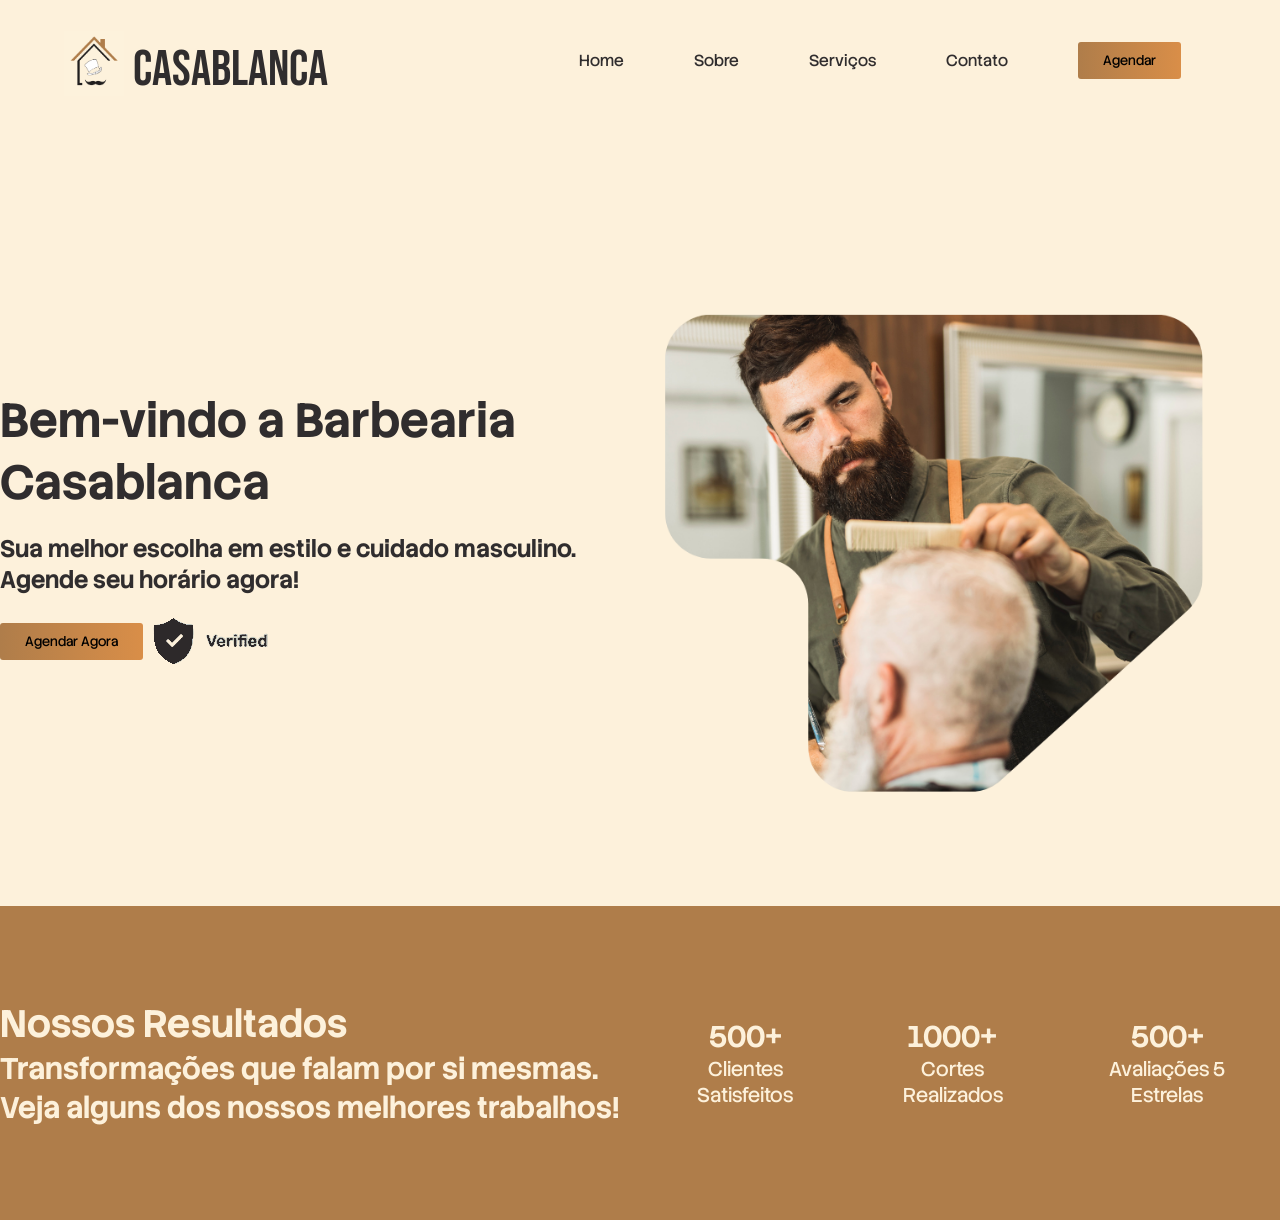
==== index.html @ 1f235ec3 "Initial Commit" ====
<!DOCTYPE html>
<html lang="pt-br">
<head>
    <meta charset="UTF-8">
    <meta name="viewport" content="width=device-width, initial-scale=1.0">
    <link rel="stylesheet" href="CSS/style.css">
    <title>Casablanca</title>
</head>
<body>
    <div class="background">
        <!-- header -->
        <header>
            <!-- container -->
            <div class="container">
            <nav>
                <div class="logo">
                <img src="IMG/logo-casablanca.png" alt="Logo Casablanca">
                    <a href="index.html"> Casablanca</a>
                </div>
                <ul class ='ul'>
                    <li><a href="#">Home</a></li>
                    <li><a href="#">Sobre</a></li>
                    <li><a href="#">Serviços</a></li>
                    <li><a href="#">Contato</a></li>
                    <li><a href="https://linktr.ee/BarbeariaCasablanca" target="_blank"><button class="btn-gradiente">Agendar</button></a></li>
                </ul>
                <div class="menu-icon">
                    <img src="IMG/menu.png" alt="Hamburguer Menu">
                </div>
                </nav>
            </div>
            <!-- fim container -->
            <header>
            <!-- fim header -->   
            <!-- main -->
            <main>
                <!-- container -->
              <div class="container">
                <!-- main text-->
                <div class="main-text">
                     <h1>Bem-vindo a Barbearia Casablanca</h1>
                     <h2>Sua melhor escolha em estilo e cuidado masculino. Agende seu horário agora!</h2>  
                     <div>
                        <button class="btn-gradiente">Agendar Agora</button>
                        <img src="IMG/verificado.png" alt="Verificado">
                     </div>
                </div>
                <!-- fim main text-->
                <!-- main img -->
                <div class="main-img">
                    <img src="IMG/background-home.png" alt="Barbeiro Fazendo Corte de Cabelo">
              </div>
                <!-- fim container -->
            </main>
            <!-- fim main -->
    </div>
    <!-- fim background -->
     <section class="resultados">
        <!-- container -->
         <div class="container">
            <!-- resultados text-->
            <div class="resultados-text">
                <h2>Nossos Resultados</h2>
                <h3>Transformações que falam por si mesmas. Veja alguns dos nossos melhores trabalhos!</h3>
            </div>
            <!-- fim resultados text-->
             <div class ="resultados-numeros">
                <p>
                    <span>500+</span> <br>
                    Clientes Satisfeitos
                </p>
                 <p>
                    <span>1000+</span> <br>
                    Cortes Realizados
                </p>
                 <p>
                    <span>500+</span> <br>
                    Avaliações 5 Estrelas
                </p>
     </section>
     <!-- fim resultados-->
    <script src="JS/main.js"></script>
</body>
</html>
---- CSS/style.css ----
@import url('https://fonts.googleapis.com/css2?family=Stack+Sans+Headline:wght@200..700&display=swap');
@import url('https://fonts.googleapis.com/css2?family=Bebas+Neue&family=Stack+Sans+Headline:wght@200..700&display=swap');

*{
    margin: 0;
    padding: 0;
    box-sizing: border-box;
    text-decoration: none;
    list-style: none;
}

body{

    font-family: 'Stack Sans Headline', sans-serif;

}
:root{
    --bege: #fdf1db;
    --cinza-escuro: #302d2e;
    --laranja-apagado: #af7d4a;
    --degrade-laranja: linear-gradient(90deg, #af7d4a 0%, #d98e48 100%);
}
.background{
    background: var(--bege);
}
/* classes reutilizavéis */
.container{
    max-width:1440px;
    padding: 0 5%;
    margin: 0 auto;
}
.btn-gradiente{
    padding: 10px 25px;
    color: var(white);
    border: none;
    cursor: pointer;
    background-image: var(--degrade-laranja);
    font-family: 'Stack Sans Headline', sans-serif;
    border-radius: 3px;
}

section{
    padding: 2.7rem 0;
}
/* Classes do site */
nav{
    display: flex;
    justify-content: space-between;
    align-items: center;
    padding: 20px 0;
}
.logo a{
    font-size: 50px;
    color: var(--cinza-escuro);
    font-family: 'Bebas Neue', sans-serif;

}

.logo img{
    width: 60px;
    height: auto;
    margin-right: 6px;
    transform: translateY(11px);

}
.ul{
    display: flex;
    align-items: center;
}

.ul li{
    margin: 0 35px;
    font-size: 16px;
}
.ul li a{
    color: var(--cinza-escuro);
}
/* main */
main .container{
    display: flex;
    align-items: center;
    justify-content: space-between;
    padding: 100px 0;
    margin-top: 30px;
}

.main-text{
    width: 50%;
    color: var(--cinza-escuro);
}
.main-text h1{
    font-size: 48px;
    margin-bottom: 20px;
}
.main-text div{
    display: flex;
    align-items: center;
    margin-top: 20px;
}
.main-img{
    width: 50%;
}
.main-img img{
    width: 100%;
}

/* menu icon */
.menu-icon{
    display: none;
    position: relative;
    z-index: 10;

}

/* resultados */
.resultados {

    background-color: var(--laranja-apagado);
}

.resultados .container{
    display: flex;
    align-items: center;
    justify-content: space-between;
    padding: 50px 0;
}

.resultados .resultados-text{
    color: var(--bege);
    font-size: 1.6rem;
    font-weight: 600;
    width: 50%;

}

.resultados .resultados-numeros{
    display: flex;
    align-items: center;
    justify-content: space-around;
    width: 50%;
    color: var(--bege);

}

.resultados .resultados-numeros p{
    text-align: center;
    margin: 0 30px;
    font-size: 20px;
}

.resultados .resultados-numeros p span{
    font-size: 30px;
    font-weight: 600;
}

/* responsivo */
@media (max-width: 1052px){
    .menu-icon{
    display: block;
}
    .ul{
        display: flex;
        position: fixed;
        top: 0;
        width: 100%;
        height: 100%;
        left: 100%;
        transition: 0.5s;
        background: var(--bege);
        flex-direction: column;
        justify-content: center;
    }
    .ul li{
        margin: 20px 0;
        font-size: 20px;
    }
    .ul.ativo{
        left: 0;
    }
    main .container{
        flex-direction: column;
        text-align: center;
    }
    main .container .main-img,
    main .container .main-text{
        width: 100%;
        text-align: center;
    }
    main .container .main-text h1{
        font-size: 4rem;
    }
    main .container .main-text div{
        justify-content: center;
    }
    .resultados .container{
        flex-direction: column;
        text-align: center;
    }
    .resultados .resultados-text,
    .resultados .resultados-numeros{
        width: 100%;
        text-align: center;
    }
    .resultados-numeros{
        margin-top: 30px;
    }
    @media (max-width: 440px){
        .resultados .resultados-numeros{
            flex-direction: column;
        }
    }
}
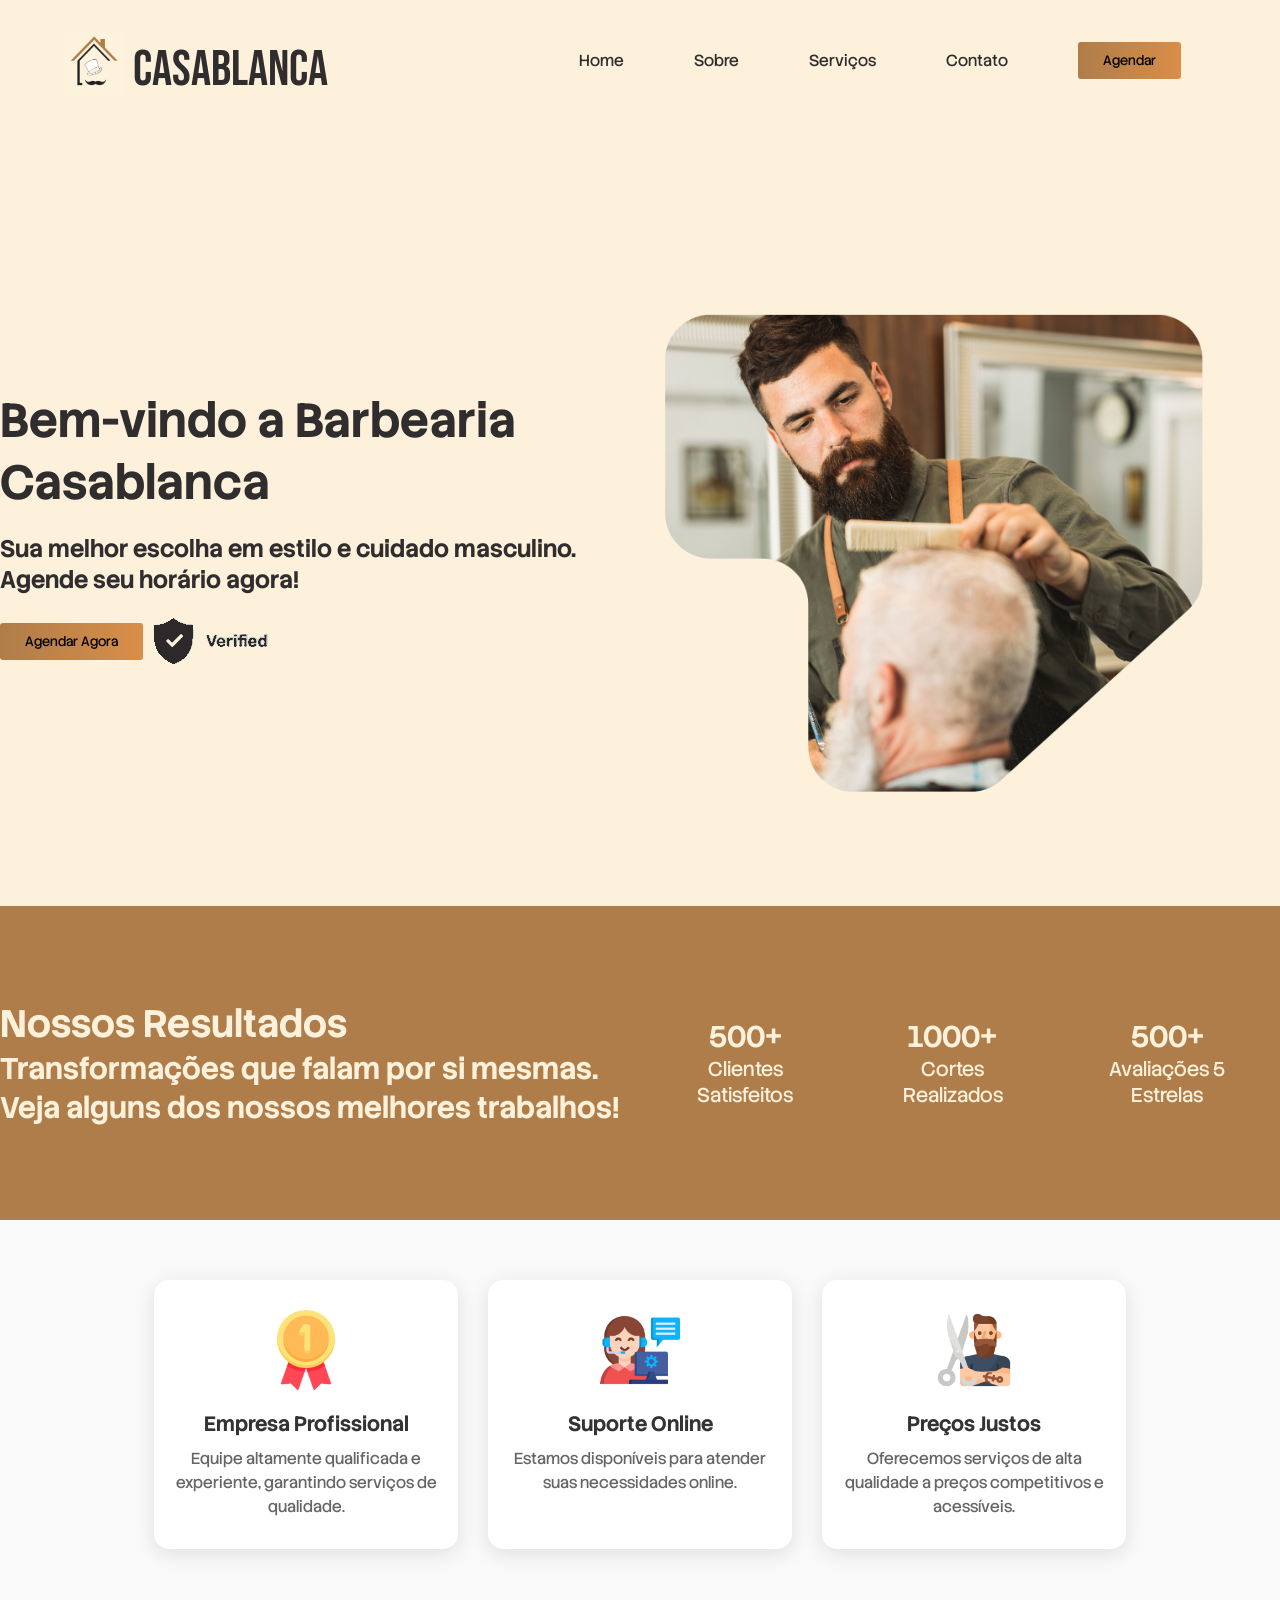
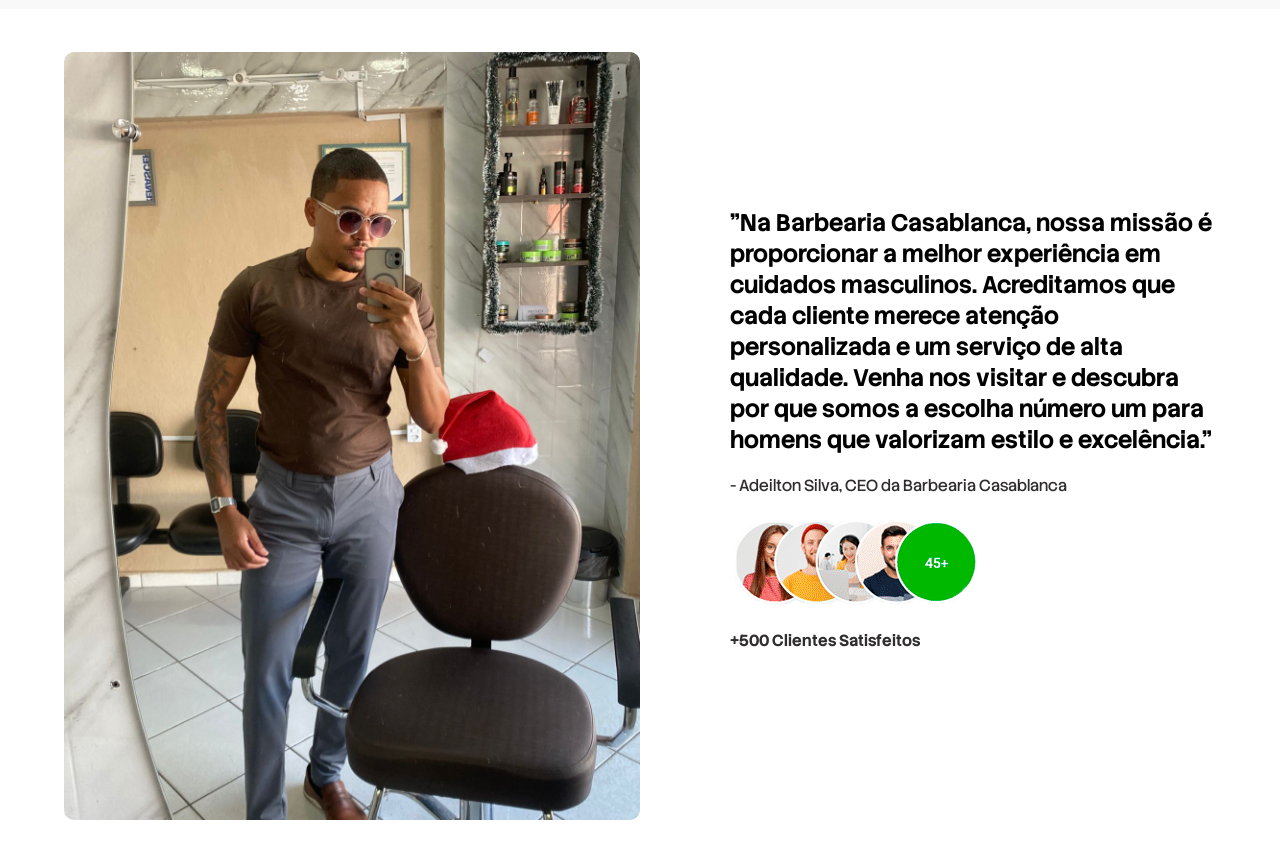
==== commit 2f6308ad: "Criação da Seção CEO e Cards" ====
--- a/index.html
+++ b/index.html
@@ -41,7 +41,7 @@
                      <h1>Bem-vindo a Barbearia Casablanca</h1>
                      <h2>Sua melhor escolha em estilo e cuidado masculino. Agende seu horário agora!</h2>  
                      <div>
-                        <button class="btn-gradiente">Agendar Agora</button>
+                       <li><a href="https://linktr.ee/BarbeariaCasablanca" target="_blank"><button class="btn-gradiente">Agendar Agora</button></a></li>
                         <img src="IMG/verificado.png" alt="Verificado">
                      </div>
                 </div>
@@ -77,8 +77,51 @@
                     <span>500+</span> <br>
                     Avaliações 5 Estrelas
                 </p>
+
      </section>
      <!-- fim resultados-->
+      <!-- section cards -->
+      <section class="cards">
+        <div class="container">
+        <div class="card">
+            <img src="IMG/medal.png" alt="Medalha">
+            <h3 class="titulo">Empresa Profissional</h3>
+            <p class="descricao">Equipe altamente qualificada e experiente, garantindo serviços de qualidade.</p>
+        </div>
+         <div class="card">
+            <img src="IMG/technical-support.png" alt="Suporte Técnico">
+            <h3 class="titulo"> Suporte Online</h3>
+            <p class="descricao">Estamos disponíveis para atender suas necessidades online.</p>
+        </div>
+         <div class="card">
+            <img src="IMG/barber.png" alt="Icone Barbeiro">
+            <h3 class="titulo"> Preços Justos</h3>
+            <p class="descricao">Oferecemos serviços de alta qualidade a preços competitivos e acessíveis.</p>
+        </div>
+        </div>
+      </section>
+        <!-- fim section cards -->
+        
+        <!-- section CEO -->
+        <section class="CEO">
+            <div class="container">
+                <div class="CEO-img">
+                    <img src="IMG/CEO.jpg" alt="CEO da Barbearia Casablanca">
+                </div>
+                <div class="CEO-text">
+                <h2>"Na Barbearia Casablanca, nossa missão é proporcionar a melhor experiência em cuidados masculinos. Acreditamos que cada cliente merece atenção personalizada e um serviço de alta qualidade. Venha nos visitar e descubra por que somos a escolha número um para homens que valorizam estilo e excelência."</h3>
+                <p>- Adeilton Silva, CEO da Barbearia Casablanca</p>
+                <img src="IMG/user-happy.png" alt="Clientes Felizes">
+                <p>
+                    <b>
+                        +500 Clientes Satisfeitos
+                    </b>
+                </p>
+            </div>
+            </div>
+            
+        </section>
+        <!-- fim section CEO -->
     <script src="JS/main.js"></script>
 </body>
 </html>
--- a/CSS/style.css
+++ b/CSS/style.css
@@ -153,10 +153,86 @@
     font-weight: 600;
 }
 
+/*section cards */
+.cards {
+  background-color: #f9f9f9; /* cor de fundo suave */
+  padding: 60px 0;
+}
+
+.cards .container {
+  display: flex;
+  justify-content: center;
+  align-items: stretch;
+  gap: 30px;
+  flex-wrap: wrap;
+  max-width: 1100px;
+  margin: 0 auto;
+}
+
+.card {
+  background: #fff;
+  border-radius: 15px;
+  box-shadow: 0 5px 20px rgba(0, 0, 0, 0.1);
+  text-align: center;
+  padding: 30px 20px;
+  flex: 1 1 300px; /* tamanho flexível */
+  transition: transform 0.3s ease, box-shadow 0.3s ease;
+}
+
+.card:hover {
+  transform: translateY(-8px);
+  box-shadow: 0 10px 25px rgba(0, 0, 0, 0.15);
+}
+
+.card img {
+  width: 80px;
+  margin-bottom: 15px;
+}
+
+.card .titulo {
+  font-size: 1.3rem;
+  color: #333;
+  margin-bottom: 10px;
+}
+
+.card .descricao {
+  font-size: 1rem;
+  color: #666;
+  line-height: 1.5;
+}
+/*section cards */
+
+/* section CEO */
+.CEO .container{
+    display: flex;
+    align-items: center;
+}
+.CEO .CEO-img{
+    width: 50%;
+}
+.CEO .CEO-img img{
+    width: 100%;
+    border-radius: 10px;
+}
+.CEO .CEO-text{
+    width: 50%;
+    padding-left: 90px;
+    
+}
+.CEO .CEO-text h2{
+    font-size: 1.5rem;
+}
+.CEO .CEO-text p{
+    margin: 20px 0;
+    color: var(--cinza-escuro);
+}
+
 /* responsivo */
 @media (max-width: 1052px){
     .menu-icon{
     display: block;
+    align-items: center;
+    margin-top: 19px;
 }
     .ul{
         display: flex;
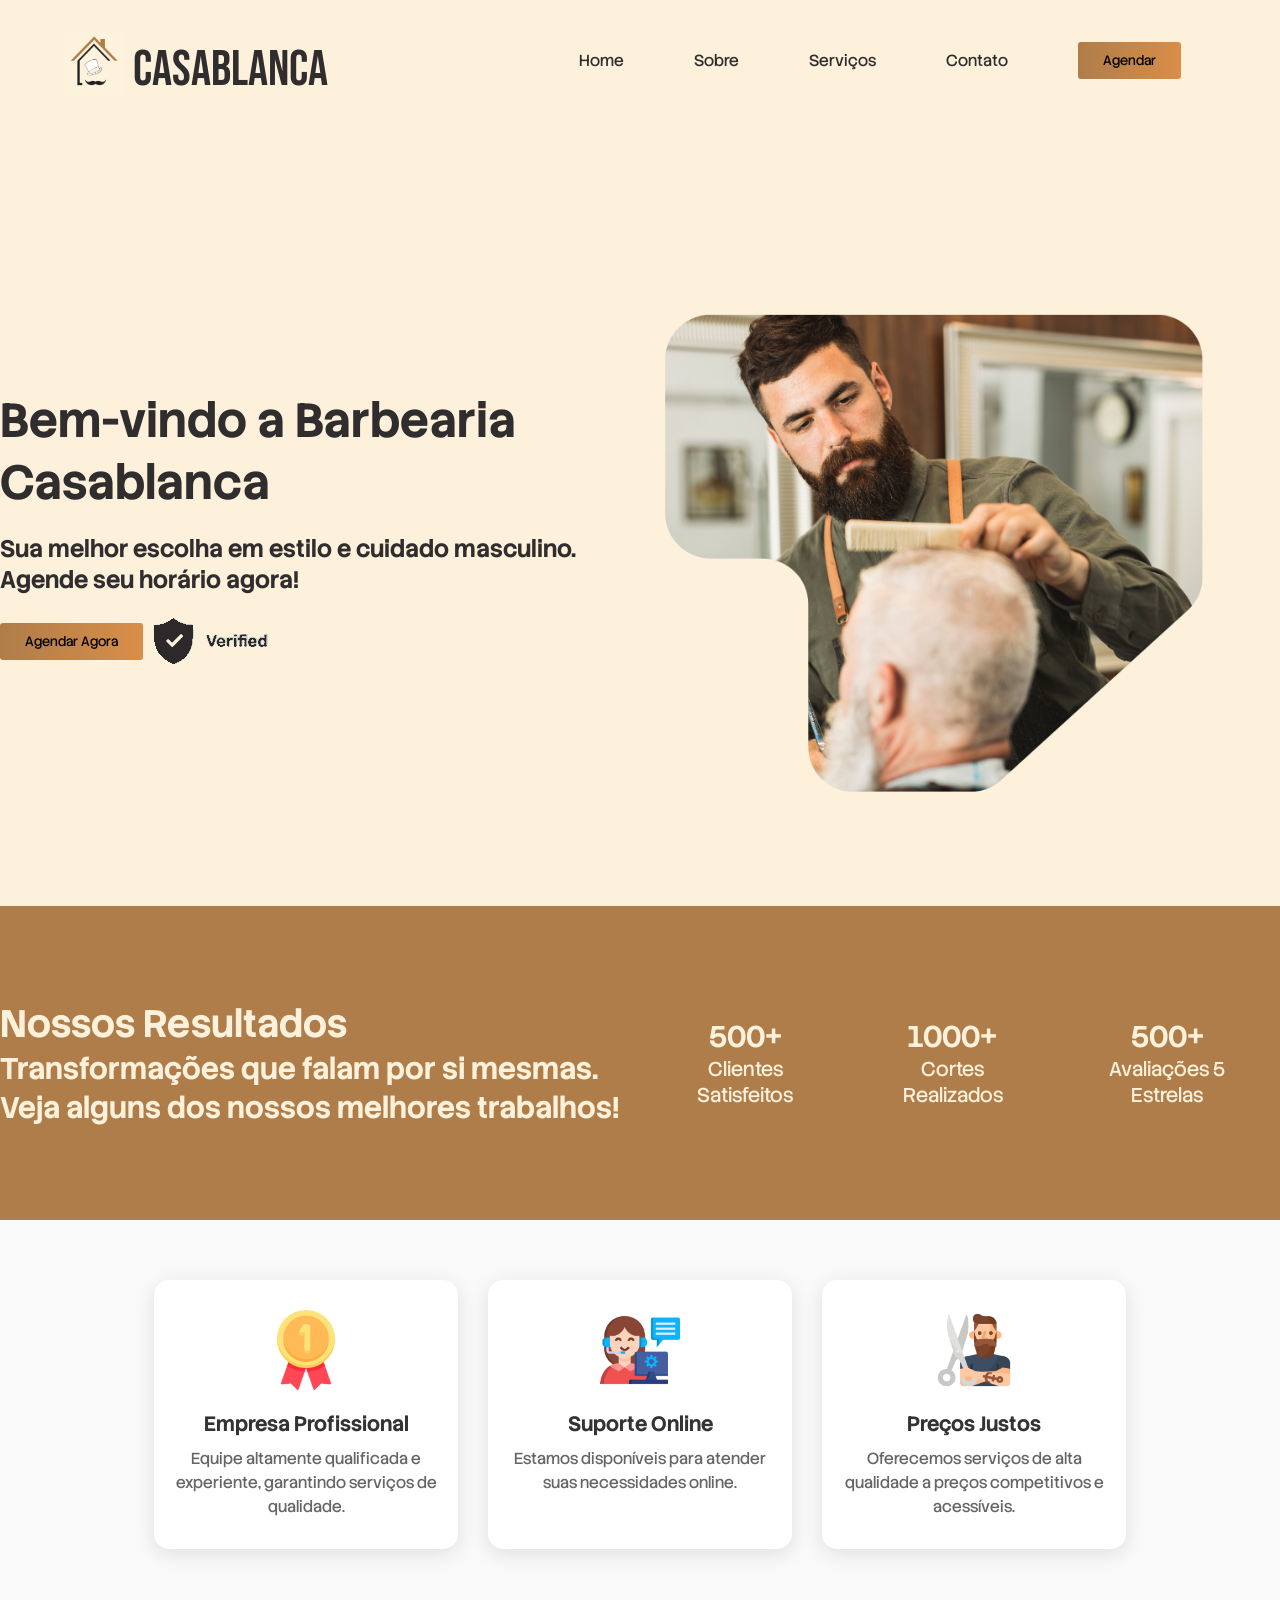
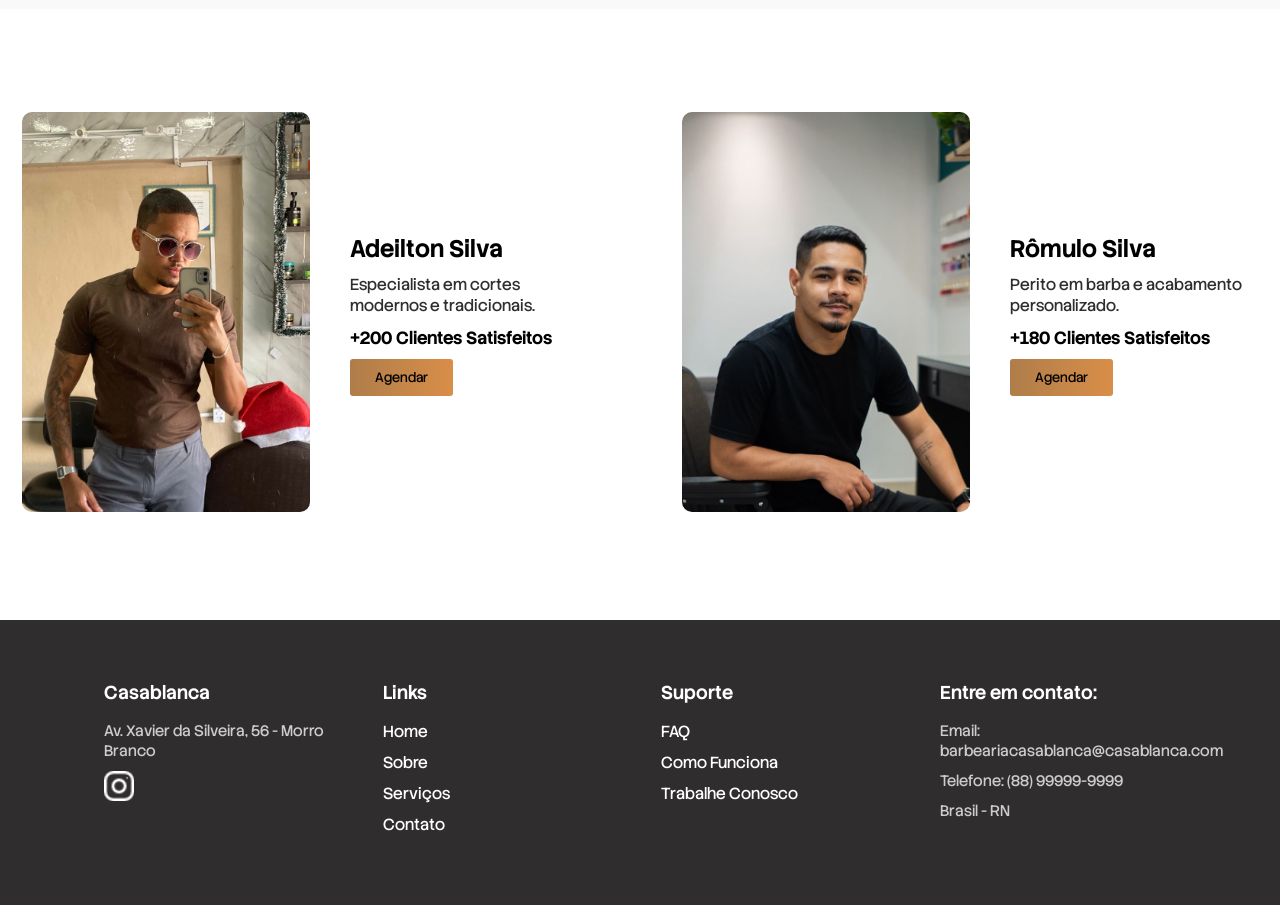
==== commit 1a37a0c2: "Seção Footer e Seção dos Barbeiros" ====
--- a/index.html
+++ b/index.html
@@ -30,7 +30,7 @@
                 </nav>
             </div>
             <!-- fim container -->
-            <header>
+        </header>
             <!-- fim header -->   
             <!-- main -->
             <main>
@@ -102,26 +102,85 @@
       </section>
         <!-- fim section cards -->
         
-        <!-- section CEO -->
-        <section class="CEO">
-            <div class="container">
-                <div class="CEO-img">
-                    <img src="IMG/CEO.jpg" alt="CEO da Barbearia Casablanca">
-                </div>
-                <div class="CEO-text">
-                <h2>"Na Barbearia Casablanca, nossa missão é proporcionar a melhor experiência em cuidados masculinos. Acreditamos que cada cliente merece atenção personalizada e um serviço de alta qualidade. Venha nos visitar e descubra por que somos a escolha número um para homens que valorizam estilo e excelência."</h3>
-                <p>- Adeilton Silva, CEO da Barbearia Casablanca</p>
-                <img src="IMG/user-happy.png" alt="Clientes Felizes">
-                <p>
-                    <b>
-                        +500 Clientes Satisfeitos
-                    </b>
-                </p>
+<!-- section Nossos Barbeiros -->
+<section class="barbeiros">
+    <div class="container">
+        <div class="barbeiro">
+            <div class="barbeiro-img">
+                <img src="IMG/CEO.jpg" alt="Barbeiro Adeilton Silva">
             </div>
+            <div class="barbeiro-text">
+                <h2>Adeilton Silva</h2>
+                <p>Especialista em cortes modernos e tradicionais.</p>
+                <p><b>+200 Clientes Satisfeitos</b></p>
+                <li><a href="https://api.whatsapp.com/send/?phone=5584987912547&text=Ol%C3%A1%2C+quero+agendar+um+hor%C3%A1rio.&type=phone_number&app_absent=0" target="_blank"><button class="btn-gradiente">Agendar</button></a></li>
+
             </div>
-            
-        </section>
-        <!-- fim section CEO -->
+        </div>
+
+        <div class="barbeiro">
+            <div class="barbeiro-img">
+                <img src="IMG/Barbeiro2.jpg" alt="Barbeiro Rômulo Silva">
+            </div>
+            <div class="barbeiro-text">
+                <h2>Rômulo Silva</h2>
+                <p>Perito em barba e acabamento personalizado.</p>
+                <p><b>+180 Clientes Satisfeitos</b></p>
+                <li><a href="https://api.whatsapp.com/send/?phone=5584981747425&text=Ol%C3%A1%2C+quero+agendar+um+hor%C3%A1rio.&type=phone_number&app_absent=0" target="_blank"><button class="btn-gradiente">Agendar</button></a></li>
+
+            </div>
+        </div>
+    </div>
+</section>
+<!-- fim section Nossos Barbeiros -->
+
+    <footer>
+  <div class="container">
+    <!-- Coluna 1 -->
+    <div class="footer-col">
+      <h3>Casablanca</h3>
+      <p>Av. Xavier da Silveira, 56 - Morro Branco</p>
+      <div class="redes-sociais">
+        <a href="https://www.instagram.com/__barbeariacasablanca/" target="_blank" aria-label="Instagram">
+          <img src="IMG/instagram.png" alt="Ícone do Instagram">
+        </a>
+      </div>
+    </div>
+
+    <!-- Coluna 2 -->
+    <div class="footer-col">
+      <h3>Links</h3>
+      <ul>
+        <li><a href="#">Home</a></li>
+        <li><a href="#">Sobre</a></li>
+        <li><a href="#">Serviços</a></li>
+        <li><a href="#">Contato</a></li>
+      </ul>
+    </div>
+
+    <!-- Coluna 3 -->
+    <div class="footer-col">
+      <h3>Suporte</h3>
+      <ul>
+        <li><a href="#">FAQ</a></li>
+        <li><a href="#">Como Funciona</a></li>
+        <li><a href="#">Trabalhe Conosco</a></li>
+      </ul>
+    </div>
+
+    <!-- Coluna 4 -->
+    <div class="footer-col">
+      <h3>Entre em contato:</h3>
+      <ul>
+        <li><p>Email: barbeariacasablanca@casablanca.com</p></li>
+        <li><p>Telefone: (88) 99999-9999</p></li>
+        <li><p>Brasil - RN</p></li>
+      </ul>
+    </div>
+  </div>
+</footer>
+
+
     <script src="JS/main.js"></script>
 </body>
 </html>
--- a/CSS/style.css
+++ b/CSS/style.css
@@ -202,31 +202,115 @@
 }
 /*section cards */
 
-/* section CEO */
-.CEO .container{
-    display: flex;
-    align-items: center;
-}
-.CEO .CEO-img{
-    width: 50%;
-}
-.CEO .CEO-img img{
+/* section Barbeiros */
+.barbeiros .container {
+    display: flex;
+    align-items: center;
+    justify-content: space-around;
+    flex-wrap: wrap;
+    gap: 40px;
+    padding: 60px 0;
+}
+
+.barbeiro {
+    display: flex;
+    align-items: center;
+    width: 45%;
+}
+
+.barbeiro-img {
+    width: 50%;
+}
+
+.barbeiro-img img {
     width: 100%;
     border-radius: 10px;
-}
-.CEO .CEO-text{
-    width: 50%;
-    padding-left: 90px;
-    
-}
-.CEO .CEO-text h2{
+    transition: transform 0.3s ease;
+    height: 400px; /* 🔹 altura fixa */
+    object-fit: cover; /* 🔹 recorta proporcionalmente a imagem */
+}
+
+.barbeiro-img img:hover {
+    transform: scale(1.05);
+}
+
+.barbeiro-text {
+    width: 50%;
+    padding-left: 40px;
+}
+
+.barbeiro-text h2 {
     font-size: 1.5rem;
-}
-.CEO .CEO-text p{
-    margin: 20px 0;
+    margin-bottom: 10px;
+}
+
+.barbeiro-text p {
+    margin: 10px 0;
     color: var(--cinza-escuro);
 }
 
+.barbeiro-text p b {
+    color: black;
+    font-size: 1.1rem;
+}
+   /* footer */
+footer {
+  background-color: var(--cinza-escuro);
+  color: white;
+  padding: 60px 0;
+}
+
+footer .container {
+  display: flex;
+  justify-content: space-between;
+  flex-wrap: wrap;
+  gap: 30px;
+  max-width: 1200px;
+  margin: 0 auto;
+}
+
+footer .footer-col {
+  width: 22%;
+  min-width: 220px;
+}
+
+footer h3 {
+  margin-bottom: 16px;
+  font-weight: 600;
+}
+
+footer p {
+  color: #ccc;
+  margin-bottom: 10px;
+  font-size: 0.95rem;
+}
+
+footer ul {
+  list-style: none;
+}
+
+footer li {
+  margin-bottom: 10px;
+}
+
+footer a {
+  color: white;
+  transition: 0.3s;
+}
+
+footer a:hover {
+  color: var(--laranja-apagado);
+}
+
+footer .redes-sociais img {
+  width: 30px;
+  margin-right: 10px;
+  transition: transform 0.3s;
+}
+
+footer .redes-sociais img:hover {
+  transform: scale(1.1);
+}
 /* responsivo */
 @media (max-width: 1052px){
     .menu-icon{
@@ -280,7 +364,46 @@
     .resultados-numeros{
         margin-top: 30px;
     }
-    @media (max-width: 440px){
+   @media (max-width: 768px) {
+    .barbeiros .container {
+        flex-direction: column;
+        align-items: center;
+    }
+
+    .barbeiro {
+        flex-direction: column;
+        width: 100%;
+        text-align: center;
+    }
+
+    .barbeiro-img,
+    .barbeiro-text {
+        width: 100%;
+        padding: 0;
+        margin-bottom: 20px;
+        height: 400px; 
+    object-fit: cover; 
+
+    }
+
+    .barbeiro-text h2 {
+        font-size: 1.3rem;
+    }
+
+    .barbeiro-text p {
+        font-size: 0.95rem;
+    }
+
+    footer .container {
+    flex-direction: column;
+    text-align: center;
+  }
+  footer .footer-col {
+    width: 100%;
+  }
+  }
+
+ @media (max-width: 440px){
         .resultados .resultados-numeros{
             flex-direction: column;
         }
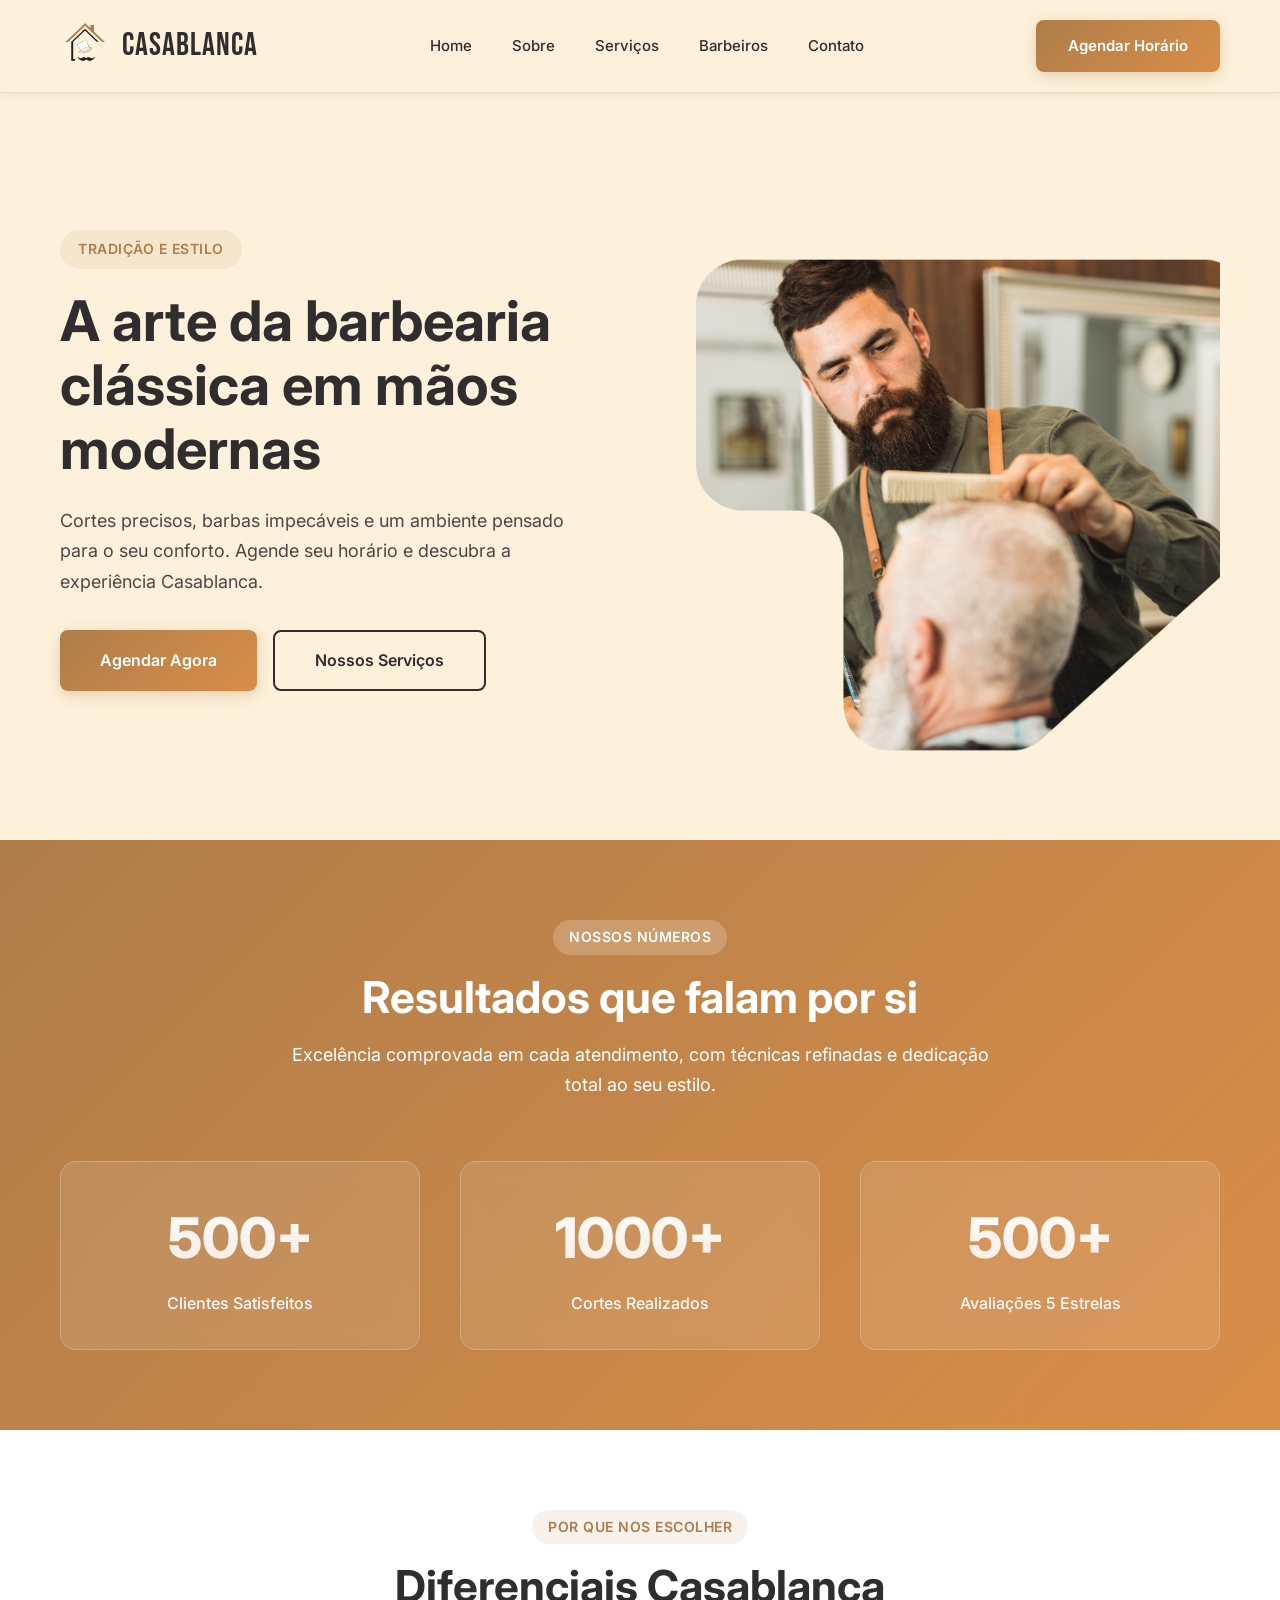
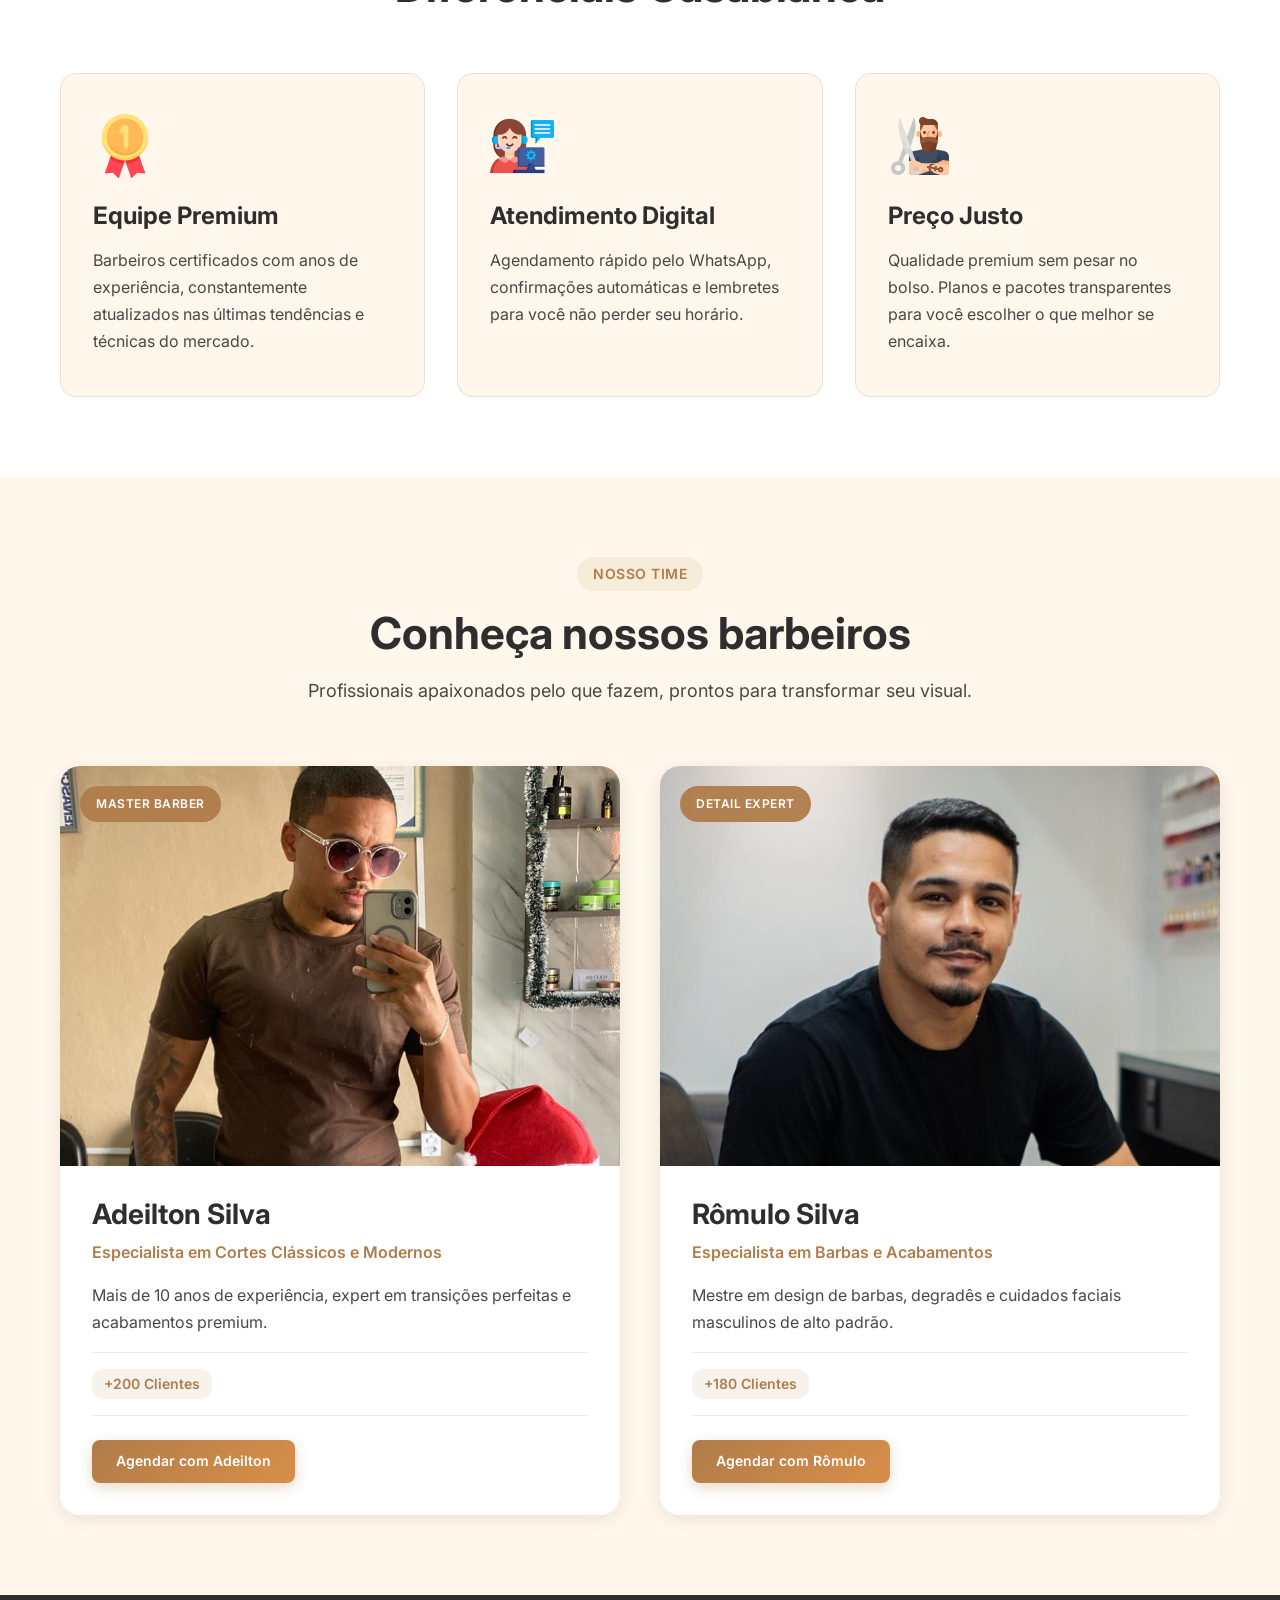
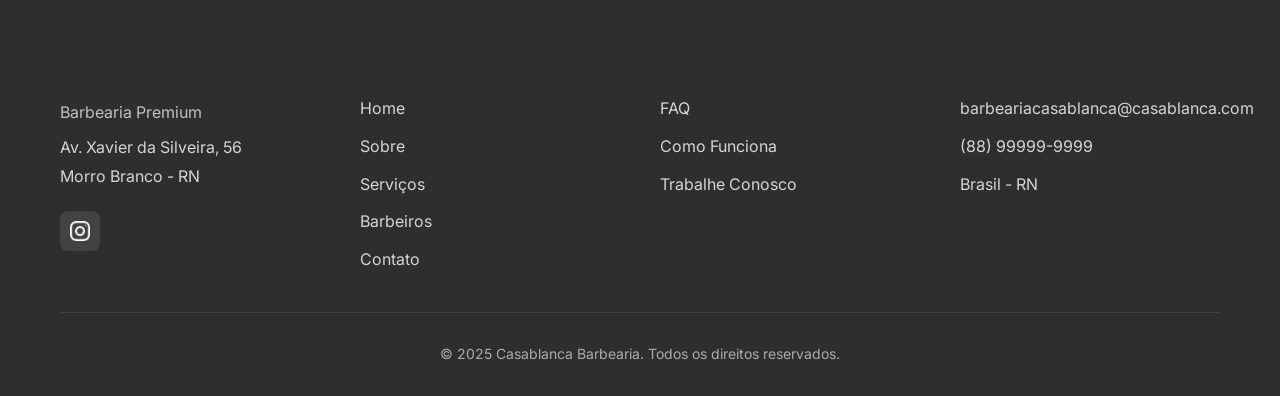
==== commit df8821c9: "Final commit message" ====
--- a/index.html
+++ b/index.html
@@ -4,182 +4,220 @@
     <meta charset="UTF-8">
     <meta name="viewport" content="width=device-width, initial-scale=1.0">
     <link rel="stylesheet" href="CSS/style.css">
-    <title>Casablanca</title>
+    <title>Casablanca - Barbearia Premium</title>
 </head>
 <body>
-    <div class="background">
-        <!-- header -->
-        <header>
-            <!-- container -->
-            <div class="container">
-            <nav>
-                <div class="logo">
-                <img src="IMG/logo-casablanca.png" alt="Logo Casablanca">
-                    <a href="index.html"> Casablanca</a>
-                </div>
-                <ul class ='ul'>
-                    <li><a href="#">Home</a></li>
-                    <li><a href="#">Sobre</a></li>
-                    <li><a href="#">Serviços</a></li>
-                    <li><a href="#">Contato</a></li>
-                    <li><a href="https://linktr.ee/BarbeariaCasablanca" target="_blank"><button class="btn-gradiente">Agendar</button></a></li>
+    <!-- Header -->
+    <header class="header">
+        <div class="container">
+            <nav class="nav">
+                <div class="nav__logo">
+                    <img src="IMG/logo-casablanca.png" alt="Logo Casablanca" class="nav__logo-img">
+                    <a href="#home" class="nav__logo-text">Casablanca</a>
+                </div>
+                
+                <ul class="nav__menu">
+                    <li><a href="#home" class="nav__link">Home</a></li>
+                    <li><a href="#sobre" class="nav__link">Sobre</a></li>
+                    <li><a href="#servicos" class="nav__link">Serviços</a></li>
+                    <li><a href="#barbeiros" class="nav__link">Barbeiros</a></li>
+                    <li><a href="#contato" class="nav__link">Contato</a></li>
                 </ul>
-                <div class="menu-icon">
-                    <img src="IMG/menu.png" alt="Hamburguer Menu">
-                </div>
-                </nav>
-            </div>
-            <!-- fim container -->
-        </header>
-            <!-- fim header -->   
-            <!-- main -->
-            <main>
-                <!-- container -->
-              <div class="container">
-                <!-- main text-->
-                <div class="main-text">
-                     <h1>Bem-vindo a Barbearia Casablanca</h1>
-                     <h2>Sua melhor escolha em estilo e cuidado masculino. Agende seu horário agora!</h2>  
-                     <div>
-                       <li><a href="https://linktr.ee/BarbeariaCasablanca" target="_blank"><button class="btn-gradiente">Agendar Agora</button></a></li>
-                        <img src="IMG/verificado.png" alt="Verificado">
-                     </div>
-                </div>
-                <!-- fim main text-->
-                <!-- main img -->
-                <div class="main-img">
-                    <img src="IMG/background-home.png" alt="Barbeiro Fazendo Corte de Cabelo">
-              </div>
-                <!-- fim container -->
-            </main>
-            <!-- fim main -->
-    </div>
-    <!-- fim background -->
-     <section class="resultados">
-        <!-- container -->
-         <div class="container">
-            <!-- resultados text-->
-            <div class="resultados-text">
-                <h2>Nossos Resultados</h2>
-                <h3>Transformações que falam por si mesmas. Veja alguns dos nossos melhores trabalhos!</h3>
-            </div>
-            <!-- fim resultados text-->
-             <div class ="resultados-numeros">
-                <p>
-                    <span>500+</span> <br>
-                    Clientes Satisfeitos
-                </p>
-                 <p>
-                    <span>1000+</span> <br>
-                    Cortes Realizados
-                </p>
-                 <p>
-                    <span>500+</span> <br>
-                    Avaliações 5 Estrelas
-                </p>
-
-     </section>
-     <!-- fim resultados-->
-      <!-- section cards -->
-      <section class="cards">
-        <div class="container">
-        <div class="card">
-            <img src="IMG/medal.png" alt="Medalha">
-            <h3 class="titulo">Empresa Profissional</h3>
-            <p class="descricao">Equipe altamente qualificada e experiente, garantindo serviços de qualidade.</p>
-        </div>
-         <div class="card">
-            <img src="IMG/technical-support.png" alt="Suporte Técnico">
-            <h3 class="titulo"> Suporte Online</h3>
-            <p class="descricao">Estamos disponíveis para atender suas necessidades online.</p>
-        </div>
-         <div class="card">
-            <img src="IMG/barber.png" alt="Icone Barbeiro">
-            <h3 class="titulo"> Preços Justos</h3>
-            <p class="descricao">Oferecemos serviços de alta qualidade a preços competitivos e acessíveis.</p>
-        </div>
-        </div>
-      </section>
-        <!-- fim section cards -->
-        
-<!-- section Nossos Barbeiros -->
-<section class="barbeiros">
-    <div class="container">
-        <div class="barbeiro">
-            <div class="barbeiro-img">
-                <img src="IMG/CEO.jpg" alt="Barbeiro Adeilton Silva">
-            </div>
-            <div class="barbeiro-text">
-                <h2>Adeilton Silva</h2>
-                <p>Especialista em cortes modernos e tradicionais.</p>
-                <p><b>+200 Clientes Satisfeitos</b></p>
-                <li><a href="https://api.whatsapp.com/send/?phone=5584987912547&text=Ol%C3%A1%2C+quero+agendar+um+hor%C3%A1rio.&type=phone_number&app_absent=0" target="_blank"><button class="btn-gradiente">Agendar</button></a></li>
-
-            </div>
-        </div>
-
-        <div class="barbeiro">
-            <div class="barbeiro-img">
-                <img src="IMG/Barbeiro2.jpg" alt="Barbeiro Rômulo Silva">
-            </div>
-            <div class="barbeiro-text">
-                <h2>Rômulo Silva</h2>
-                <p>Perito em barba e acabamento personalizado.</p>
-                <p><b>+180 Clientes Satisfeitos</b></p>
-                <li><a href="https://api.whatsapp.com/send/?phone=5584981747425&text=Ol%C3%A1%2C+quero+agendar+um+hor%C3%A1rio.&type=phone_number&app_absent=0" target="_blank"><button class="btn-gradiente">Agendar</button></a></li>
-
-            </div>
-        </div>
-    </div>
-</section>
-<!-- fim section Nossos Barbeiros -->
-
-    <footer>
-  <div class="container">
-    <!-- Coluna 1 -->
-    <div class="footer-col">
-      <h3>Casablanca</h3>
-      <p>Av. Xavier da Silveira, 56 - Morro Branco</p>
-      <div class="redes-sociais">
-        <a href="https://www.instagram.com/__barbeariacasablanca/" target="_blank" aria-label="Instagram">
-          <img src="IMG/instagram.png" alt="Ícone do Instagram">
-        </a>
-      </div>
-    </div>
-
-    <!-- Coluna 2 -->
-    <div class="footer-col">
-      <h3>Links</h3>
-      <ul>
-        <li><a href="#">Home</a></li>
-        <li><a href="#">Sobre</a></li>
-        <li><a href="#">Serviços</a></li>
-        <li><a href="#">Contato</a></li>
-      </ul>
-    </div>
-
-    <!-- Coluna 3 -->
-    <div class="footer-col">
-      <h3>Suporte</h3>
-      <ul>
-        <li><a href="#">FAQ</a></li>
-        <li><a href="#">Como Funciona</a></li>
-        <li><a href="#">Trabalhe Conosco</a></li>
-      </ul>
-    </div>
-
-    <!-- Coluna 4 -->
-    <div class="footer-col">
-      <h3>Entre em contato:</h3>
-      <ul>
-        <li><p>Email: barbeariacasablanca@casablanca.com</p></li>
-        <li><p>Telefone: (88) 99999-9999</p></li>
-        <li><p>Brasil - RN</p></li>
-      </ul>
-    </div>
-  </div>
-</footer>
-
+
+                <div class="nav__actions">
+                    <a href="agendar.html" class="btn btn--primary">Agendar Horário</a>
+                    <button class="nav__toggle" aria-label="Abrir menu">
+                        <span></span>
+                        <span></span>
+                        <span></span>
+                    </button>
+                </div>
+            </nav>
+        </div>
+    </header>
+
+    <!-- Hero Section -->
+    <section class="hero" id="home">
+        <div class="container">
+            <div class="hero__content">
+                <div class="hero__text">
+                    <span class="hero__badge">Tradição e Estilo</span>
+                    <h1 class="hero__title">A arte da barbearia clássica em mãos modernas</h1>
+                    <p class="hero__description">Cortes precisos, barbas impecáveis e um ambiente pensado para o seu conforto. Agende seu horário e descubra a experiência Casablanca.</p>
+                    
+                    <div class="hero__cta">
+                        <a href="agendar.html" class="btn btn--primary btn--large">Agendar Agora</a>
+                        <a href="#servicos" class="btn btn--secondary btn--large">Nossos Serviços</a>
+                    </div>
+
+                    <div class="hero__trust">
+                    </div>
+                </div>
+
+                <div class="hero__image">
+                    <div class="hero__image-wrapper">
+                        <img src="IMG/background-home.png" alt="Barbeiro Profissional" class="hero__img">
+                    </div>
+                </div>
+            </div>
+        </div>
+    </section>
+
+    <!-- Stats Section -->
+    <section class="stats" id="sobre">
+        <div class="container">
+            <div class="stats__header">
+                <span class="section__label">Nossos Números</span>
+                <h2 class="section__title">Resultados que falam por si</h2>
+                <p class="section__description">Excelência comprovada em cada atendimento, com técnicas refinadas e dedicação total ao seu estilo.</p>
+            </div>
+
+            <div class="stats__grid">
+                <div class="stat">
+                    <div class="stat__number">500+</div>
+                    <div class="stat__label">Clientes Satisfeitos</div>
+                </div>
+                <div class="stat">
+                    <div class="stat__number">1000+</div>
+                    <div class="stat__label">Cortes Realizados</div>
+                </div>
+                <div class="stat">
+                    <div class="stat__number">500+</div>
+                    <div class="stat__label">Avaliações 5 Estrelas</div>
+                </div>
+            </div>
+        </div>
+    </section>
+
+    <!-- Services Section -->
+    <section class="services" id="servicos">
+        <div class="container">
+            <div class="services__header">
+                <span class="section__label">Por que nos escolher</span>
+                <h2 class="section__title">Diferenciais Casablanca</h2>
+            </div>
+
+            <div class="services__grid">
+                <div class="service-card">
+                    <div class="service-card__icon">
+                        <img src="IMG/medal.png" alt="Medalha">
+                    </div>
+                    <h3 class="service-card__title">Equipe Premium</h3>
+                    <p class="service-card__description">Barbeiros certificados com anos de experiência, constantemente atualizados nas últimas tendências e técnicas do mercado.</p>
+                </div>
+
+                <div class="service-card">
+                    <div class="service-card__icon">
+                        <img src="IMG/technical-support.png" alt="Suporte">
+                    </div>
+                    <h3 class="service-card__title">Atendimento Digital</h3>
+                    <p class="service-card__description">Agendamento rápido pelo WhatsApp, confirmações automáticas e lembretes para você não perder seu horário.</p>
+                </div>
+
+                <div class="service-card">
+                    <div class="service-card__icon">
+                        <img src="IMG/barber.png" alt="Barbeiro">
+                    </div>
+                    <h3 class="service-card__title">Preço Justo</h3>
+                    <p class="service-card__description">Qualidade premium sem pesar no bolso. Planos e pacotes transparentes para você escolher o que melhor se encaixa.</p>
+                </div>
+            </div>
+        </div>
+    </section>
+
+    <!-- Barbers Section -->
+    <section class="barbers" id="barbeiros">
+        <div class="container">
+            <div class="barbers__header">
+                <span class="section__label">Nosso Time</span>
+                <h2 class="section__title">Conheça nossos barbeiros</h2>
+                <p class="section__description">Profissionais apaixonados pelo que fazem, prontos para transformar seu visual.</p>
+            </div>
+
+            <div class="barbers__grid">
+                <div class="barber-card">
+                    <div class="barber-card__image">
+                        <img src="IMG/CEO.jpg" alt="Adeilton Silva">
+                        <span class="barber-card__badge">Master Barber</span>
+                    </div>
+                    <div class="barber-card__content">
+                        <h3 class="barber-card__name">Adeilton Silva</h3>
+                        <p class="barber-card__role">Especialista em Cortes Clássicos e Modernos</p>
+                        <p class="barber-card__description">Mais de 10 anos de experiência, expert em transições perfeitas e acabamentos premium.</p>
+                        <div class="barber-card__stats">
+                            <span class="barber-card__stat">+200 Clientes</span>
+                        </div>
+                        <a href="https://api.whatsapp.com/send/?phone=5584987912547&text=Ol%C3%A1%2C+quero+agendar+um+hor%C3%A1rio.&type=phone_number&app_absent=0" target="_blank" rel="noopener" class="btn btn--primary btn--small">Agendar com Adeilton</a>
+                    </div>
+                </div>
+
+                <div class="barber-card">
+                    <div class="barber-card__image">
+                        <img src="IMG/Barbeiro2.jpg" alt="Rômulo Silva">
+                        <span class="barber-card__badge">Detail Expert</span>
+                    </div>
+                    <div class="barber-card__content">
+                        <h3 class="barber-card__name">Rômulo Silva</h3>
+                        <p class="barber-card__role">Especialista em Barbas e Acabamentos</p>
+                        <p class="barber-card__description">Mestre em design de barbas, degradês e cuidados faciais masculinos de alto padrão.</p>
+                        <div class="barber-card__stats">
+                            <span class="barber-card__stat">+180 Clientes</span>
+                        </div>
+                        <a href="https://api.whatsapp.com/send/?phone=5584981747425&text=Ol%C3%A1%2C+quero+agendar+um+hor%C3%A1rio.&type=phone_number&app_absent=0" target="_blank" rel="noopener" class="btn btn--primary btn--small">Agendar com Rômulo</a>
+                    </div>
+                </div>
+            </div>
+        </div>
+    </section>
+
+    <!-- Footer -->
+    <footer class="footer" id="contato">
+        <div class="container">
+            <div class="footer__content">
+                <div class="footer__info">
+                    <h3 class="footer__title">Casablanca</h3>
+                    <p class="footer__text">Barbearia Premium</p>
+                    <p class="footer__address">Av. Xavier da Silveira, 56<br>Morro Branco - RN</p>
+                    <div class="footer__social">
+                        <a href="https://www.instagram.com/__barbeariacasablanca/" target="_blank" rel="noopener" aria-label="Instagram" class="footer__social-link">
+                            <img src="IMG/instagram.png" alt="Instagram">
+                        </a>
+                    </div>
+                </div>
+
+                <div class="footer__links">
+                    <h4 class="footer__links-title">Navegação</h4>
+                    <ul class="footer__links-list">
+                        <li><a href="#home">Home</a></li>
+                        <li><a href="#sobre">Sobre</a></li>
+                        <li><a href="#servicos">Serviços</a></li>
+                        <li><a href="#barbeiros">Barbeiros</a></li>
+                        <li><a href="#contato">Contato</a></li>
+                    </ul>
+                </div>
+
+                <div class="footer__links">
+                    <h4 class="footer__links-title">Suporte</h4>
+                    <ul class="footer__links-list">
+                        <li><a href="#">FAQ</a></li>
+                        <li><a href="#">Como Funciona</a></li>
+                        <li><a href="trabalhe-conosco.html">Trabalhe Conosco</a></li>
+                    </ul>
+                </div>
+
+                <div class="footer__contact">
+                    <h4 class="footer__links-title">Contato</h4>
+                    <p class="footer__contact-item">barbeariacasablanca@casablanca.com</p>
+                    <p class="footer__contact-item">(88) 99999-9999</p>
+                    <p class="footer__contact-item">Brasil - RN</p>
+                </div>
+            </div>
+
+            <div class="footer__bottom">
+                <p>&copy; 2025 Casablanca Barbearia. Todos os direitos reservados.</p>
+            </div>
+        </div>
+    </footer>
 
     <script src="JS/main.js"></script>
 </body>
--- a/CSS/style.css
+++ b/CSS/style.css
@@ -1,411 +1,1433 @@
-@import url('https://fonts.googleapis.com/css2?family=Stack+Sans+Headline:wght@200..700&display=swap');
-@import url('https://fonts.googleapis.com/css2?family=Bebas+Neue&family=Stack+Sans+Headline:wght@200..700&display=swap');
-
-*{
+@import url('https://fonts.googleapis.com/css2?family=Inter:wght@300;400;500;600;700;800&display=swap');
+@import url('https://fonts.googleapis.com/css2?family=Bebas+Neue&display=swap');
+
+/* ========================================
+   Variables
+   ======================================== */
+:root {
+    /* Colors */
+    --primary: #af7d4a;
+    --primary-dark: #8a6339;
+    --primary-light: #d98e48;
+    --secondary: #302d2e;
+    --background: #fdf1db;
+    --background-alt: #fff7eb;
+    --text-primary: #302d2e;
+    --text-secondary: #4d4645;
+    --text-light: #6b6766;
+    --white: #ffffff;
+    --border: rgba(48, 45, 46, 0.1);
+    
+    /* Gradients */
+    --gradient-primary: linear-gradient(135deg, #af7d4a 0%, #d98e48 100%);
+    --gradient-overlay: linear-gradient(180deg, rgba(0, 0, 0, 0) 0%, rgba(0, 0, 0, 0.4) 100%);
+    
+    /* Shadows */
+    --shadow-sm: 0 2px 8px rgba(48, 45, 46, 0.08);
+    --shadow-md: 0 4px 16px rgba(48, 45, 46, 0.1);
+    --shadow-lg: 0 8px 32px rgba(48, 45, 46, 0.12);
+    --shadow-xl: 0 16px 48px rgba(48, 45, 46, 0.15);
+    
+    /* Spacing */
+    --container-width: 1200px;
+    --section-padding: 80px;
+    --section-padding-mobile: 60px;
+    
+    /* Transitions */
+    --transition-base: 0.3s cubic-bezier(0.4, 0, 0.2, 1);
+    --transition-slow: 0.5s cubic-bezier(0.4, 0, 0.2, 1);
+}
+
+/* ========================================
+   Reset & Base
+   ======================================== */
+* {
     margin: 0;
     padding: 0;
     box-sizing: border-box;
+}
+
+html {
+    scroll-behavior: smooth;
+}
+
+body {
+    font-family: 'Inter', -apple-system, BlinkMacSystemFont, 'Segoe UI', sans-serif;
+    background-color: var(--background);
+    color: var(--text-primary);
+    line-height: 1.6;
+    font-size: 16px;
+    -webkit-font-smoothing: antialiased;
+    -moz-osx-font-smoothing: grayscale;
+}
+
+img {
+    max-width: 100%;
+    height: auto;
+    display: block;
+}
+
+a {
     text-decoration: none;
+    color: inherit;
+}
+
+ul {
     list-style: none;
 }
 
-body{
-
-    font-family: 'Stack Sans Headline', sans-serif;
-
-}
-:root{
-    --bege: #fdf1db;
-    --cinza-escuro: #302d2e;
-    --laranja-apagado: #af7d4a;
-    --degrade-laranja: linear-gradient(90deg, #af7d4a 0%, #d98e48 100%);
-}
-.background{
-    background: var(--bege);
-}
-/* classes reutilizavéis */
-.container{
-    max-width:1440px;
-    padding: 0 5%;
+/* ========================================
+   Typography
+   ======================================== */
+h1, h2, h3, h4, h5, h6 {
+    font-weight: 700;
+    line-height: 1.2;
+    color: var(--text-primary);
+}
+
+h1 {
+    font-size: clamp(2.5rem, 5vw, 3.5rem);
+}
+
+h2 {
+    font-size: clamp(2rem, 4vw, 2.75rem);
+}
+
+h3 {
+    font-size: clamp(1.5rem, 3vw, 2rem);
+}
+
+/* ========================================
+   Container
+   ======================================== */
+.container {
+    max-width: var(--container-width);
     margin: 0 auto;
-}
-.btn-gradiente{
-    padding: 10px 25px;
-    color: var(white);
+    padding: 0 20px;
+}
+
+/* ========================================
+   Buttons
+   ======================================== */
+.btn {
+    display: inline-flex;
+    align-items: center;
+    justify-content: center;
+    padding: 14px 32px;
+    border-radius: 8px;
+    font-weight: 600;
+    font-size: 15px;
     border: none;
     cursor: pointer;
-    background-image: var(--degrade-laranja);
-    font-family: 'Stack Sans Headline', sans-serif;
-    border-radius: 3px;
-}
-
-section{
-    padding: 2.7rem 0;
-}
-/* Classes do site */
-nav{
-    display: flex;
-    justify-content: space-between;
-    align-items: center;
-    padding: 20px 0;
-}
-.logo a{
-    font-size: 50px;
-    color: var(--cinza-escuro);
-    font-family: 'Bebas Neue', sans-serif;
-
-}
-
-.logo img{
-    width: 60px;
-    height: auto;
-    margin-right: 6px;
-    transform: translateY(11px);
-
-}
-.ul{
-    display: flex;
-    align-items: center;
-}
-
-.ul li{
-    margin: 0 35px;
+    transition: all var(--transition-base);
+    white-space: nowrap;
+}
+
+.btn--primary {
+    background: var(--gradient-primary);
+    color: var(--white);
+    box-shadow: 0 4px 14px rgba(175, 125, 74, 0.3);
+}
+
+.btn--primary:hover {
+    transform: translateY(-2px);
+    box-shadow: 0 6px 20px rgba(175, 125, 74, 0.4);
+}
+
+.btn--whatsapp-submit {
+    width: 100%;
+    margin-top: 24px;
+    gap: 10px;
+    position: relative;
+    overflow: hidden;
+}
+
+.btn--whatsapp-submit::before {
+    content: '';
+    position: absolute;
+    top: 0;
+    left: -100%;
+    width: 100%;
+    height: 100%;
+    background: linear-gradient(90deg, transparent, rgba(255, 255, 255, 0.2), transparent);
+    transition: left 0.6s ease;
+}
+
+.btn--whatsapp-submit:hover::before {
+    left: 100%;
+}
+
+.btn--secondary {
+    background: transparent;
+    color: var(--text-primary);
+    border: 2px solid var(--text-primary);
+}
+
+.btn--secondary:hover {
+    background: var(--text-primary);
+    color: var(--white);
+}
+
+.btn--large {
+    padding: 16px 40px;
     font-size: 16px;
 }
-.ul li a{
-    color: var(--cinza-escuro);
-}
-/* main */
-main .container{
+
+.btn--small {
+    padding: 10px 24px;
+    font-size: 14px;
+}
+
+/* ========================================
+   Section Labels & Titles
+   ======================================== */
+.section__label {
+    display: inline-block;
+    padding: 6px 16px;
+    background: rgba(175, 125, 74, 0.1);
+    color: var(--primary);
+    border-radius: 20px;
+    font-size: 14px;
+    font-weight: 600;
+    text-transform: uppercase;
+    letter-spacing: 0.5px;
+    margin-bottom: 16px;
+}
+
+.section__title {
+    margin-bottom: 16px;
+}
+
+.section__description {
+    color: var(--text-secondary);
+    font-size: 18px;
+    line-height: 1.7;
+    max-width: 700px;
+}
+
+
+/* ========================================
+   Header & Navigation
+   ======================================== */
+.header {
+    position: sticky;
+    top: 0;
+    z-index: 1000;
+    background: var(--background);
+    border-bottom: 1px solid var(--border);
+    box-shadow: var(--shadow-sm);
+}
+
+.nav {
     display: flex;
     align-items: center;
     justify-content: space-between;
-    padding: 100px 0;
-    margin-top: 30px;
-}
-
-.main-text{
-    width: 50%;
-    color: var(--cinza-escuro);
-}
-.main-text h1{
-    font-size: 48px;
-    margin-bottom: 20px;
-}
-.main-text div{
+    padding: 20px 0;
+}
+
+.nav__logo {
     display: flex;
     align-items: center;
-    margin-top: 20px;
-}
-.main-img{
-    width: 50%;
-}
-.main-img img{
-    width: 100%;
-}
-
-/* menu icon */
-.menu-icon{
-    display: none;
-    position: relative;
-    z-index: 10;
-
-}
-
-/* resultados */
-.resultados {
-
-    background-color: var(--laranja-apagado);
-}
-
-.resultados .container{
+    gap: 12px;
+}
+
+.nav__logo-img {
+    width: 50px;
+    height: 50px;
+    margin-top: -4px;
+}
+
+.nav__logo-text {
+    font-family: 'Bebas Neue', sans-serif;
+    font-size: 32px;
+    color: var(--text-primary);
+    letter-spacing: 1px;
+    transition: color var(--transition-base);
+}
+
+.nav__logo-text:hover {
+    color: var(--primary);
+}
+
+.nav__menu {
     display: flex;
     align-items: center;
-    justify-content: space-between;
-    padding: 50px 0;
-}
-
-.resultados .resultados-text{
-    color: var(--bege);
-    font-size: 1.6rem;
-    font-weight: 600;
-    width: 50%;
-
-}
-
-.resultados .resultados-numeros{
+    gap: 40px;
+}
+
+.nav__link {
+    position: relative;
+    color: var(--text-primary);
+    font-weight: 500;
+    font-size: 15px;
+    transition: color var(--transition-base);
+}
+
+.nav__link::after {
+    content: '';
+    position: absolute;
+    bottom: -6px;
+    left: 0;
+    width: 0;
+    height: 2px;
+    background: var(--primary);
+    transition: width var(--transition-base);
+}
+
+.nav__link:hover {
+    color: var(--primary);
+}
+
+.nav__link:hover::after {
+    width: 100%;
+}
+
+.nav__actions {
     display: flex;
     align-items: center;
-    justify-content: space-around;
-    width: 50%;
-    color: var(--bege);
-
-}
-
-.resultados .resultados-numeros p{
-    text-align: center;
-    margin: 0 30px;
-    font-size: 20px;
-}
-
-.resultados .resultados-numeros p span{
-    font-size: 30px;
+    gap: 16px;
+}
+
+.nav__toggle {
+    display: none;
+    flex-direction: column;
+    gap: 5px;
+    background: none;
+    border: none;
+    cursor: pointer;
+    padding: 8px;
+}
+
+.nav__toggle span {
+    width: 25px;
+    height: 2px;
+    background: var(--text-primary);
+    border-radius: 2px;
+    transition: all var(--transition-base);
+}
+
+/* ========================================
+   Hero Section
+   ======================================== */
+.hero {
+    padding: 100px 0 80px;
+    overflow: hidden;
+}
+
+.hero__content {
+    display: grid;
+    grid-template-columns: 1fr 1fr;
+    gap: 60px;
+    align-items: center;
+}
+
+.hero__badge {
+    display: inline-block;
+    padding: 8px 18px;
+    background: rgba(175, 125, 74, 0.1);
+    color: var(--primary);
+    border-radius: 20px;
+    font-size: 14px;
     font-weight: 600;
-}
-
-/*section cards */
-.cards {
-  background-color: #f9f9f9; /* cor de fundo suave */
-  padding: 60px 0;
-}
-
-.cards .container {
-  display: flex;
-  justify-content: center;
-  align-items: stretch;
-  gap: 30px;
-  flex-wrap: wrap;
-  max-width: 1100px;
-  margin: 0 auto;
-}
-
-.card {
-  background: #fff;
-  border-radius: 15px;
-  box-shadow: 0 5px 20px rgba(0, 0, 0, 0.1);
-  text-align: center;
-  padding: 30px 20px;
-  flex: 1 1 300px; /* tamanho flexível */
-  transition: transform 0.3s ease, box-shadow 0.3s ease;
-}
-
-.card:hover {
-  transform: translateY(-8px);
-  box-shadow: 0 10px 25px rgba(0, 0, 0, 0.15);
-}
-
-.card img {
-  width: 80px;
-  margin-bottom: 15px;
-}
-
-.card .titulo {
-  font-size: 1.3rem;
-  color: #333;
-  margin-bottom: 10px;
-}
-
-.card .descricao {
-  font-size: 1rem;
-  color: #666;
-  line-height: 1.5;
-}
-/*section cards */
-
-/* section Barbeiros */
-.barbeiros .container {
+    text-transform: uppercase;
+    letter-spacing: 0.5px;
+    margin-bottom: 20px;
+}
+
+.hero__title {
+    margin-bottom: 24px;
+    line-height: 1.15;
+}
+
+.hero__description {
+    font-size: 18px;
+    color: var(--text-secondary);
+    line-height: 1.7;
+    margin-bottom: 32px;
+    max-width: 540px;
+}
+
+.hero__cta {
+    display: flex;
+    gap: 16px;
+    flex-wrap: wrap;
+    margin-bottom: 32px;
+}
+
+.hero__trust {
     display: flex;
     align-items: center;
-    justify-content: space-around;
-    flex-wrap: wrap;
+    gap: 12px;
+}
+
+.hero__trust-icon {
+    width: 32px;
+    height: 32px;
+}
+
+.hero__trust-text {
+    color: var(--text-secondary);
+    font-size: 15px;
+    font-weight: 500;
+}
+
+.hero__image-wrapper {
+    position: relative;
+    border-radius: 20px;
+    overflow: hidden;
+    box-shadow: none;
+}
+
+.hero__img {
+    width: 120%;
+    max-width: 700px;
+    height: auto;
+    display: block;
+    transition: transform var(--transition-slow);
+}
+
+.hero__image-wrapper:hover .hero__img {
+    transform: scale(1.05);
+}
+
+/* ========================================
+   Stats Section
+   ======================================== */
+.stats {
+    padding: var(--section-padding) 0;
+    background: var(--gradient-primary);
+    color: var(--white);
+}
+
+.stats__header {
+    text-align: center;
+    margin-bottom: 60px;
+}
+
+.stats__header .section__label {
+    background: rgba(255, 255, 255, 0.2);
+    color: var(--white);
+}
+
+.stats__header .section__title,
+.stats__header .section__description {
+    color: var(--white);
+}
+
+.stats__header .section__description {
+    margin: 0 auto;
+}
+
+.stats__grid {
+    display: grid;
+    grid-template-columns: repeat(auto-fit, minmax(250px, 1fr));
     gap: 40px;
-    padding: 60px 0;
-}
-
-.barbeiro {
+}
+
+.stat {
+    text-align: center;
+    padding: 32px 20px;
+    background: rgba(255, 255, 255, 0.1);
+    border-radius: 16px;
+    border: 1px solid rgba(255, 255, 255, 0.2);
+    backdrop-filter: blur(10px);
+    transition: transform var(--transition-base);
+}
+
+.stat:hover {
+    transform: translateY(-8px);
+}
+
+.stat__number {
+    font-size: 3.5rem;
+    font-weight: 800;
+    margin-bottom: 8px;
+    background: linear-gradient(180deg, #ffffff 0%, rgba(255, 255, 255, 0.8) 100%);
+    -webkit-background-clip: text;
+    -webkit-text-fill-color: transparent;
+    background-clip: text;
+}
+
+.stat__label {
+    font-size: 16px;
+    font-weight: 500;
+    opacity: 0.95;
+}
+
+/* ========================================
+   Services Section
+   ======================================== */
+.services {
+    padding: var(--section-padding) 0;
+    background: var(--white);
+}
+
+.services__header {
+    text-align: center;
+    margin-bottom: 60px;
+}
+
+.services__grid {
+    display: grid;
+    grid-template-columns: repeat(auto-fit, minmax(300px, 1fr));
+    gap: 32px;
+}
+
+.service-card {
+    padding: 40px 32px;
+    background: var(--background-alt);
+    border-radius: 16px;
+    border: 1px solid var(--border);
+    transition: all var(--transition-base);
+}
+
+.service-card:hover {
+    transform: translateY(-8px);
+    box-shadow: var(--shadow-lg);
+    border-color: var(--primary);
+}
+
+.service-card__icon {
+    width: 64px;
+    height: 64px;
+    margin-bottom: 24px;
+}
+
+.service-card__icon img {
+    width: 100%;
+    height: 100%;
+    object-fit: contain;
+}
+
+.service-card__title {
+    font-size: 1.5rem;
+    margin-bottom: 16px;
+}
+
+.service-card__description {
+    color: var(--text-secondary);
+    line-height: 1.7;
+}
+
+/* ========================================
+   Barbers Section
+   ======================================== */
+.barbers {
+    padding: var(--section-padding) 0;
+    background: var(--background-alt);
+}
+
+.barbers__header {
+    text-align: center;
+    margin-bottom: 60px;
+}
+
+.barbers__header .section__description {
+    margin: 0 auto;
+}
+
+.barbers__grid {
+    display: grid;
+    grid-template-columns: repeat(auto-fit, minmax(350px, 1fr));
+    gap: 40px;
+}
+
+.barber-card {
+    background: var(--white);
+    border-radius: 20px;
+    overflow: hidden;
+    box-shadow: var(--shadow-md);
+    transition: all var(--transition-base);
+}
+
+.barber-card:hover {
+    transform: translateY(-8px);
+    box-shadow: var(--shadow-xl);
+}
+
+.barber-card__image {
+    position: relative;
+    height: 400px;
+    overflow: hidden;
+}
+
+.barber-card__image img {
+    width: 100%;
+    height: 100%;
+    object-fit: cover;
+    transition: transform var(--transition-slow);
+}
+
+.barber-card:hover .barber-card__image img {
+    transform: scale(1.1);
+}
+
+.barber-card__badge {
+    position: absolute;
+    top: 20px;
+    left: 20px;
+    padding: 8px 16px;
+    background: rgba(175, 125, 74, 0.95);
+    color: var(--white);
+    border-radius: 20px;
+    font-size: 12px;
+    font-weight: 600;
+    text-transform: uppercase;
+    letter-spacing: 0.5px;
+    backdrop-filter: blur(10px);
+}
+
+.barber-card__content {
+    padding: 32px;
+}
+
+.barber-card__name {
+    font-size: 1.75rem;
+    margin-bottom: 8px;
+}
+
+.barber-card__role {
+    color: var(--primary);
+    font-weight: 600;
+    margin-bottom: 16px;
+}
+
+.barber-card__description {
+    color: var(--text-secondary);
+    line-height: 1.7;
+    margin-bottom: 16px;
+}
+
+.barber-card__stats {
+    padding: 16px 0;
+    border-top: 1px solid var(--border);
+    border-bottom: 1px solid var(--border);
+    margin-bottom: 24px;
+}
+
+.barber-card__stat {
+    display: inline-block;
+    padding: 4px 12px;
+    background: rgba(175, 125, 74, 0.1);
+    color: var(--primary);
+    border-radius: 12px;
+    font-size: 14px;
+    font-weight: 600;
+}
+
+/* ========================================
+   Footer
+   ======================================== */
+.footer {
+    padding: 60px 0 30px;
+    background: var(--secondary);
+    color: var(--white);
+}
+
+.footer__content {
+    display: grid;
+    grid-template-columns: repeat(auto-fit, minmax(220px, 1fr));
+    gap: 40px;
+    margin-bottom: 40px;
+}
+
+.footer__title {
+    font-size: 1.5rem;
+    margin-bottom: 16px;
+}
+
+.footer__text {
+    color: rgba(255, 255, 255, 0.7);
+    margin-bottom: 8px;
+}
+
+.footer__address {
+    color: rgba(255, 255, 255, 0.8);
+    line-height: 1.8;
+    margin-bottom: 20px;
+}
+
+.footer__social {
+    display: flex;
+    gap: 12px;
+}
+
+.footer__social-link {
     display: flex;
     align-items: center;
-    width: 45%;
-}
-
-.barbeiro-img {
-    width: 50%;
-}
-
-.barbeiro-img img {
-    width: 100%;
-    border-radius: 10px;
-    transition: transform 0.3s ease;
-    height: 400px; /* 🔹 altura fixa */
-    object-fit: cover; /* 🔹 recorta proporcionalmente a imagem */
-}
-
-.barbeiro-img img:hover {
-    transform: scale(1.05);
-}
-
-.barbeiro-text {
-    width: 50%;
-    padding-left: 40px;
-}
-
-.barbeiro-text h2 {
-    font-size: 1.5rem;
-    margin-bottom: 10px;
-}
-
-.barbeiro-text p {
-    margin: 10px 0;
-    color: var(--cinza-escuro);
-}
-
-.barbeiro-text p b {
-    color: black;
-    font-size: 1.1rem;
-}
-   /* footer */
-footer {
-  background-color: var(--cinza-escuro);
-  color: white;
-  padding: 60px 0;
-}
-
-footer .container {
-  display: flex;
-  justify-content: space-between;
-  flex-wrap: wrap;
-  gap: 30px;
-  max-width: 1200px;
-  margin: 0 auto;
-}
-
-footer .footer-col {
-  width: 22%;
-  min-width: 220px;
-}
-
-footer h3 {
-  margin-bottom: 16px;
-  font-weight: 600;
-}
-
-footer p {
-  color: #ccc;
-  margin-bottom: 10px;
-  font-size: 0.95rem;
-}
-
-footer ul {
-  list-style: none;
-}
-
-footer li {
-  margin-bottom: 10px;
-}
-
-footer a {
-  color: white;
-  transition: 0.3s;
-}
-
-footer a:hover {
-  color: var(--laranja-apagado);
-}
-
-footer .redes-sociais img {
-  width: 30px;
-  margin-right: 10px;
-  transition: transform 0.3s;
-}
-
-footer .redes-sociais img:hover {
-  transform: scale(1.1);
-}
-/* responsivo */
-@media (max-width: 1052px){
-    .menu-icon{
-    display: block;
-    align-items: center;
-    margin-top: 19px;
-}
-    .ul{
-        display: flex;
+    justify-content: center;
+    width: 40px;
+    height: 40px;
+    background: rgba(255, 255, 255, 0.1);
+    border-radius: 8px;
+    transition: all var(--transition-base);
+}
+
+.footer__social-link:hover {
+    background: var(--primary);
+    transform: translateY(-4px);
+}
+
+.footer__social-link img {
+    width: 20px;
+    height: 20px;
+}
+
+.footer__links-title {
+    font-size: 1.125rem;
+    margin-bottom: 20px;
+    font-weight: 600;
+}
+
+.footer__links-list {
+    display: flex;
+    flex-direction: column;
+    gap: 12px;
+}
+
+.footer__links-list a {
+    color: rgba(255, 255, 255, 0.8);
+    transition: color var(--transition-base);
+}
+
+.footer__links-list a:hover {
+    color: var(--primary);
+}
+
+.footer__contact-item {
+    color: rgba(255, 255, 255, 0.8);
+    margin-bottom: 12px;
+}
+
+.footer__bottom {
+    padding-top: 30px;
+    border-top: 1px solid rgba(255, 255, 255, 0.1);
+    text-align: center;
+    color: rgba(255, 255, 255, 0.6);
+    font-size: 14px;
+}
+
+
+/* ========================================
+   Responsive Design
+   ======================================== */
+@media (max-width: 1024px) {
+    :root {
+        --section-padding: 60px;
+    }
+    
+    .hero__content {
+        gap: 40px;
+    }
+    
+    .services__grid,
+    .barbers__grid {
+        gap: 24px;
+    }
+}
+
+@media (max-width: 768px) {
+    :root {
+        --section-padding: var(--section-padding-mobile);
+    }
+    
+    .nav__menu {
         position: fixed;
         top: 0;
-        width: 100%;
-        height: 100%;
-        left: 100%;
-        transition: 0.5s;
-        background: var(--bege);
+        left: 0;
+        right: 0;
+        bottom: 0;
+        background: rgba(253, 241, 219, 0.98);
+        backdrop-filter: blur(10px);
         flex-direction: column;
         justify-content: center;
-    }
-    .ul li{
-        margin: 20px 0;
-        font-size: 20px;
-    }
-    .ul.ativo{
-        left: 0;
-    }
-    main .container{
-        flex-direction: column;
+        gap: 32px;
+        transform: translateX(100%);
+        transition: transform var(--transition-base);
+        z-index: 999;
+    }
+    
+    .nav__menu.active {
+        transform: translateX(0);
+    }
+    
+    .nav__link {
+        font-size: 1.25rem;
+    }
+    
+    .nav__toggle {
+        display: flex;
+        z-index: 1001;
+    }
+    
+    .nav__toggle.active span:nth-child(1) {
+        transform: rotate(45deg) translate(7px, 7px);
+    }
+    
+    .nav__toggle.active span:nth-child(2) {
+        opacity: 0;
+    }
+    
+    .nav__toggle.active span:nth-child(3) {
+        transform: rotate(-45deg) translate(7px, -7px);
+    }
+    
+    .hero {
+        padding: 60px 0 40px;
+    }
+    
+    .hero__content {
+        grid-template-columns: 1fr;
+        gap: 40px;
+    }
+    
+    .hero__image {
+        order: -1;
+    }
+    
+    .hero__text {
         text-align: center;
     }
-    main .container .main-img,
-    main .container .main-text{
+    
+    .hero__cta {
+        justify-content: center;
+    }
+    
+    .hero__trust {
+        justify-content: center;
+    }
+    
+    .stats__grid {
+        grid-template-columns: 1fr;
+        gap: 24px;
+    }
+    
+    .services__grid {
+        grid-template-columns: 1fr;
+    }
+    
+    .barbers__grid {
+        grid-template-columns: 1fr;
+    }
+    
+    .footer__content {
+        grid-template-columns: 1fr;
+        gap: 32px;
+    }
+}
+
+@media (max-width: 480px) {
+    .btn {
+        padding: 12px 24px;
+        font-size: 14px;
         width: 100%;
-        text-align: center;
-    }
-    main .container .main-text h1{
-        font-size: 4rem;
-    }
-    main .container .main-text div{
-        justify-content: center;
-    }
-    .resultados .container{
-        flex-direction: column;
-        text-align: center;
-    }
-    .resultados .resultados-text,
-    .resultados .resultados-numeros{
-        width: 100%;
-        text-align: center;
-    }
-    .resultados-numeros{
-        margin-top: 30px;
-    }
-   @media (max-width: 768px) {
-    .barbeiros .container {
-        flex-direction: column;
-        align-items: center;
-    }
-
-    .barbeiro {
+    }
+    
+    .btn--large {
+        padding: 14px 32px;
+        font-size: 15px;
+    }
+    
+    .hero__cta {
         flex-direction: column;
         width: 100%;
-        text-align: center;
-    }
-
-    .barbeiro-img,
-    .barbeiro-text {
+    }
+    
+    .stat__number {
+        font-size: 2.5rem;
+    }
+    
+    .service-card {
+        padding: 32px 24px;
+    }
+    
+    .barber-card__image {
+        height: 320px;
+    }
+    
+    .barber-card__content {
+        padding: 24px;
+    }
+}
+
+/* ========================================
+   SCHEDULING PAGE STYLES
+   ======================================== */
+
+.schedule-hero {
+    padding: 100px 0 60px;
+    background: var(--background-alt);
+    text-align: center;
+}
+
+.schedule-hero__content {
+    max-width: 800px;
+    margin: 0 auto;
+}
+
+.schedule-hero__title {
+    margin-bottom: 24px;
+}
+
+.schedule-hero__description {
+    font-size: 18px;
+    color: var(--text-secondary);
+    line-height: 1.7;
+}
+
+.scheduling {
+    padding: var(--section-padding) 0;
+    background: var(--white);
+}
+
+.scheduling__content {
+    display: grid;
+    grid-template-columns: 1fr 1.2fr;
+    gap: 60px;
+    align-items: start;
+}
+
+.scheduling__info .section__title {
+    margin-bottom: 16px;
+}
+
+.scheduling__steps {
+    margin-top: 40px;
+    padding: 24px;
+    background: var(--background-alt);
+    border-radius: 12px;
+    border-left: 4px solid var(--primary);
+}
+
+.step-item {
+    display: flex;
+    gap: 20px;
+    margin-bottom: 20px;
+    position: relative;
+    padding-left: 10px;
+}
+
+.step-item:last-child {
+    margin-bottom: 0;
+}
+
+.step-item__number {
+    display: flex;
+    align-items: center;
+    justify-content: center;
+    min-width: 40px;
+    width: 40px;
+    height: 40px;
+    background: var(--primary);
+    color: white;
+    border-radius: 50%;
+    font-weight: bold;
+    font-size: 1.1rem;
+    flex-shrink: 0;
+}
+
+.step-item h4 {
+    font-size: 1rem;
+    margin: 0 0 4px 0;
+    color: var(--text-primary);
+}
+
+.step-item p {
+    margin: 0;
+    color: var(--text-secondary);
+    font-size: 0.9rem;
+}
+
+.scheduling__form {
+    background: var(--white);
+    padding: 40px;
+    border-radius: 16px;
+    box-shadow: var(--shadow-md);
+}
+
+.form-group {
+    margin-bottom: 24px;
+}
+
+.form-group label {
+    display: block;
+    margin-bottom: 8px;
+    font-weight: 600;
+    color: var(--text-primary);
+}
+
+.form-group input,
+.form-group select {
+    width: 100%;
+    padding: 12px 16px;
+    border: 2px solid var(--border);
+    border-radius: 8px;
+    font-family: 'Inter', sans-serif;
+    font-size: 15px;
+    transition: border-color var(--transition-base);
+}
+
+.form-group input:focus,
+.form-group select:focus {
+    outline: none;
+    border-color: var(--primary);
+}
+
+.form-group select {
+    cursor: pointer;
+    appearance: none;
+    background-image: url("data:image/svg+xml;charset=UTF-8,%3csvg xmlns='http://www.w3.org/2000/svg' viewBox='0 0 24 24' fill='none' stroke='%23af7d4a' stroke-width='2' stroke-linecap='round' stroke-linejoin='round'%3e%3cpolyline points='6 9 12 15 18 9'%3e%3c/polyline%3e%3c/svg%3e");
+    background-repeat: no-repeat;
+    background-position: right 12px center;
+    background-size: 18px;
+    padding-right: 40px;
+}
+
+.form-options {
+    display: flex;
+    flex-direction: column;
+    gap: 8px;
+}
+
+.form-option {
+    position: relative;
+}
+
+.form-option input[type="radio"] {
+    position: absolute;
+    opacity: 0;
+    cursor: pointer;
+}
+
+.form-option input[type="radio"]:checked + .option-label {
+    background: linear-gradient(135deg, rgba(175, 125, 74, 0.12), rgba(217, 142, 72, 0.08));
+    border-color: var(--primary);
+    color: var(--primary);
+    font-weight: 600;
+}
+
+.option-label {
+    display: flex;
+    align-items: center;
+    padding: 12px 16px;
+    border: 2px solid var(--border);
+    border-radius: 8px;
+    cursor: pointer;
+    transition: all var(--transition-base);
+    font-weight: 500;
+    color: var(--text-primary);
+    font-size: 15px;
+    background: white;
+    position: relative;
+}
+
+.option-label::before {
+    content: '';
+    width: 18px;
+    height: 18px;
+    border: 2px solid var(--border);
+    border-radius: 50%;
+    margin-right: 12px;
+    flex-shrink: 0;
+    transition: all var(--transition-base);
+}
+
+.form-option input[type="radio"]:checked + .option-label::before {
+    background-color: var(--primary);
+    border-color: var(--primary);
+}
+
+.form-grid {
+    display: grid;
+    grid-template-columns: 1fr 1fr;
+    gap: 16px;
+}
+
+@media (max-width: 768px) {
+    .schedule-hero {
+        padding: 60px 0 40px;
+    }
+
+    .schedule-hero__content {
+        max-width: 100%;
+        padding: 0 20px;
+    }
+
+    .schedule-hero__title {
+        font-size: clamp(1.5rem, 5vw, 2rem);
+        margin-bottom: 16px;
+    }
+
+    .schedule-hero__description {
+        font-size: 16px;
+        line-height: 1.6;
+    }
+    
+    .scheduling__content {
+        grid-template-columns: 1fr;
+        gap: 40px;
+        align-items: start;
+    }
+    
+    .scheduling__form {
+        padding: 28px;
         width: 100%;
+    }
+
+    .scheduling__steps {
+        margin-top: 32px;
+    }
+
+    .form-group {
+        margin-bottom: 20px;
+    }
+
+    .form-group label {
+        font-size: 0.9rem;
+        margin-bottom: 8px;
+    }
+
+    .form-group input,
+    .form-group select {
+        padding: 11px 14px;
+        font-size: 15px;
+    }
+
+    .option-label {
+        padding: 11px 14px;
+        font-size: 14px;
+    }
+
+    .form-grid {
+        grid-template-columns: 1fr;
+        gap: 16px;
+    }
+}
+
+@media (max-width: 480px) {
+    .schedule-hero {
+        padding: 48px 0 32px;
+    }
+
+    .schedule-hero__content {
+        max-width: 100%;
+        padding: 0 16px;
+    }
+
+    .schedule-hero__title {
+        font-size: clamp(1.25rem, 6vw, 1.75rem);
+        margin-bottom: 12px;
+    }
+
+    .schedule-hero__description {
+        font-size: 14px;
+        line-height: 1.5;
+    }
+
+    .section__label {
+        font-size: 12px;
+        padding: 4px 12px;
+        margin-bottom: 12px;
+    }
+
+    .scheduling {
+        padding: 24px 16px 32px;
+    }
+
+    .scheduling__content {
+        gap: 32px;
+    }
+
+    .scheduling__info {
         padding: 0;
-        margin-bottom: 20px;
-        height: 400px; 
-    object-fit: cover; 
-
-    }
-
-    .barbeiro-text h2 {
-        font-size: 1.3rem;
-    }
-
-    .barbeiro-text p {
-        font-size: 0.95rem;
-    }
-
-    footer .container {
-    flex-direction: column;
+    }
+
+    .scheduling__info .section__title {
+        font-size: clamp(1.25rem, 5vw, 1.5rem);
+        margin-bottom: 12px;
+    }
+
+    .scheduling__info .section__description {
+        font-size: 14px;
+        line-height: 1.5;
+    }
+
+    .scheduling__steps {
+        margin-top: 24px;
+        padding: 16px;
+        border-radius: 8px;
+    }
+
+    .step-item {
+        gap: 12px;
+        margin-bottom: 16px;
+    }
+
+    .step-item:last-child {
+        margin-bottom: 0;
+    }
+
+    .step-item__number {
+        min-width: 32px;
+        width: 32px;
+        height: 32px;
+        font-size: 0.9rem;
+    }
+
+    .step-item h4 {
+        font-size: 0.9rem;
+        margin: 0 0 2px 0;
+    }
+
+    .step-item p {
+        font-size: 0.8rem;
+    }
+
+    .scheduling__form {
+        padding: 20px;
+        border-radius: 12px;
+    }
+
+    .form-group {
+        margin-bottom: 16px;
+    }
+
+    .form-group label {
+        font-size: 0.85rem;
+        margin-bottom: 6px;
+        font-weight: 600;
+    }
+
+    .form-group input,
+    .form-group select {
+        padding: 10px 12px;
+        font-size: 14px;
+        border-radius: 6px;
+    }
+
+    .form-options {
+        gap: 6px;
+    }
+
+    .option-label {
+        padding: 10px 12px;
+        font-size: 13px;
+        border-radius: 6px;
+    }
+
+    .option-label::before {
+        width: 16px;
+        height: 16px;
+        margin-right: 8px;
+    }
+
+    .form-grid {
+        grid-template-columns: 1fr;
+        gap: 12px;
+    }
+
+    .btn--whatsapp-submit {
+        margin-top: 20px;
+        padding: 12px 16px;
+        font-size: 14px;
+        border-radius: 8px;
+    }
+}
+
+/* ========================================
+   Career Page Styles
+   ======================================== */
+.career-hero {
+    padding: 100px 0 60px;
+    background: var(--background-alt);
     text-align: center;
-  }
-  footer .footer-col {
+}
+
+.career-hero__content {
+    max-width: 800px;
+    margin: 0 auto;
+}
+
+.career-hero__title {
+    margin-bottom: 24px;
+}
+
+.career-hero__description {
+    font-size: 18px;
+    color: var(--text-secondary);
+    line-height: 1.7;
+}
+
+.benefits {
+    padding: var(--section-padding) 0;
+    background: var(--white);
+}
+
+.benefits__header {
+    text-align: center;
+    margin-bottom: 60px;
+}
+
+.benefits__grid {
+    display: grid;
+    grid-template-columns: repeat(auto-fit, minmax(250px, 1fr));
+    gap: 32px;
+}
+
+.benefit-card {
+    text-align: center;
+    padding: 32px 24px;
+    background: var(--background-alt);
+    border-radius: 16px;
+    transition: all var(--transition-base);
+}
+
+.benefit-card:hover {
+    transform: translateY(-8px);
+    box-shadow: var(--shadow-lg);
+}
+
+.benefit-card__icon {
+    width: 64px;
+    height: 64px;
+    margin: 0 auto 20px;
+    color: var(--primary);
+    display: flex;
+    align-items: center;
+    justify-content: center;
+    background: rgba(175, 125, 74, 0.1);
+    border-radius: 50%;
+}
+
+.benefit-card__title {
+    font-size: 1.25rem;
+    margin-bottom: 12px;
+}
+
+.benefit-card__description {
+    color: var(--text-secondary);
+    line-height: 1.6;
+}
+
+.application {
+    padding: var(--section-padding) 0;
+    background: var(--background);
+}
+
+.application__content {
+    display: grid;
+    grid-template-columns: 1fr 1.2fr;
+    gap: 60px;
+    align-items: start;
+}
+
+.application__info .section__title {
+    margin-bottom: 16px;
+}
+
+.application__requirements {
+    margin-top: 40px;
+    padding: 24px;
+    background: var(--white);
+    border-radius: 12px;
+    border-left: 4px solid var(--primary);
+}
+
+.application__requirements h3 {
+    font-size: 1.125rem;
+    margin-bottom: 16px;
+    color: var(--primary);
+}
+
+.application__requirements ul {
+    list-style: none;
+}
+
+.application__requirements li {
+    padding: 8px 0;
+    padding-left: 28px;
+    position: relative;
+    color: var(--text-secondary);
+}
+
+.application__requirements li::before {
+    content: '✓';
+    position: absolute;
+    left: 0;
+    color: var(--primary);
+    font-weight: bold;
+    font-size: 1.2rem;
+}
+
+.application__form {
+    background: var(--white);
+    padding: 40px;
+    border-radius: 16px;
+    box-shadow: var(--shadow-md);
+}
+
+.form-group {
+    margin-bottom: 24px;
+}
+
+.form-group label {
+    display: block;
+    margin-bottom: 8px;
+    font-weight: 600;
+    color: var(--text-primary);
+}
+
+.form-group input,
+.form-group select,
+.form-group textarea {
     width: 100%;
-  }
-  }
-
- @media (max-width: 440px){
-        .resultados .resultados-numeros{
-            flex-direction: column;
-        }
+    padding: 12px 16px;
+    border: 2px solid var(--border);
+    border-radius: 8px;
+    font-family: 'Inter', sans-serif;
+    font-size: 15px;
+    transition: border-color var(--transition-base);
+}
+
+.form-group input:focus,
+.form-group select:focus,
+.form-group textarea:focus {
+    outline: none;
+    border-color: var(--primary);
+}
+
+.form-group textarea {
+    resize: vertical;
+    min-height: 120px;
+}
+
+.form-note {
+    margin-bottom: 24px;
+    padding: 16px;
+    background: var(--background-alt);
+    border-radius: 8px;
+}
+
+.form-note p {
+    margin: 0;
+    color: var(--text-secondary);
+}
+
+@media (max-width: 768px) {
+    .career-hero {
+        padding: 60px 0 40px;
+    }
+    
+    .benefits__grid {
+        grid-template-columns: 1fr;
+    }
+    
+    .application__content {
+        grid-template-columns: 1fr;
+        gap: 40px;
+    }
+    
+    .application__form {
+        padding: 32px 24px;
     }
 }
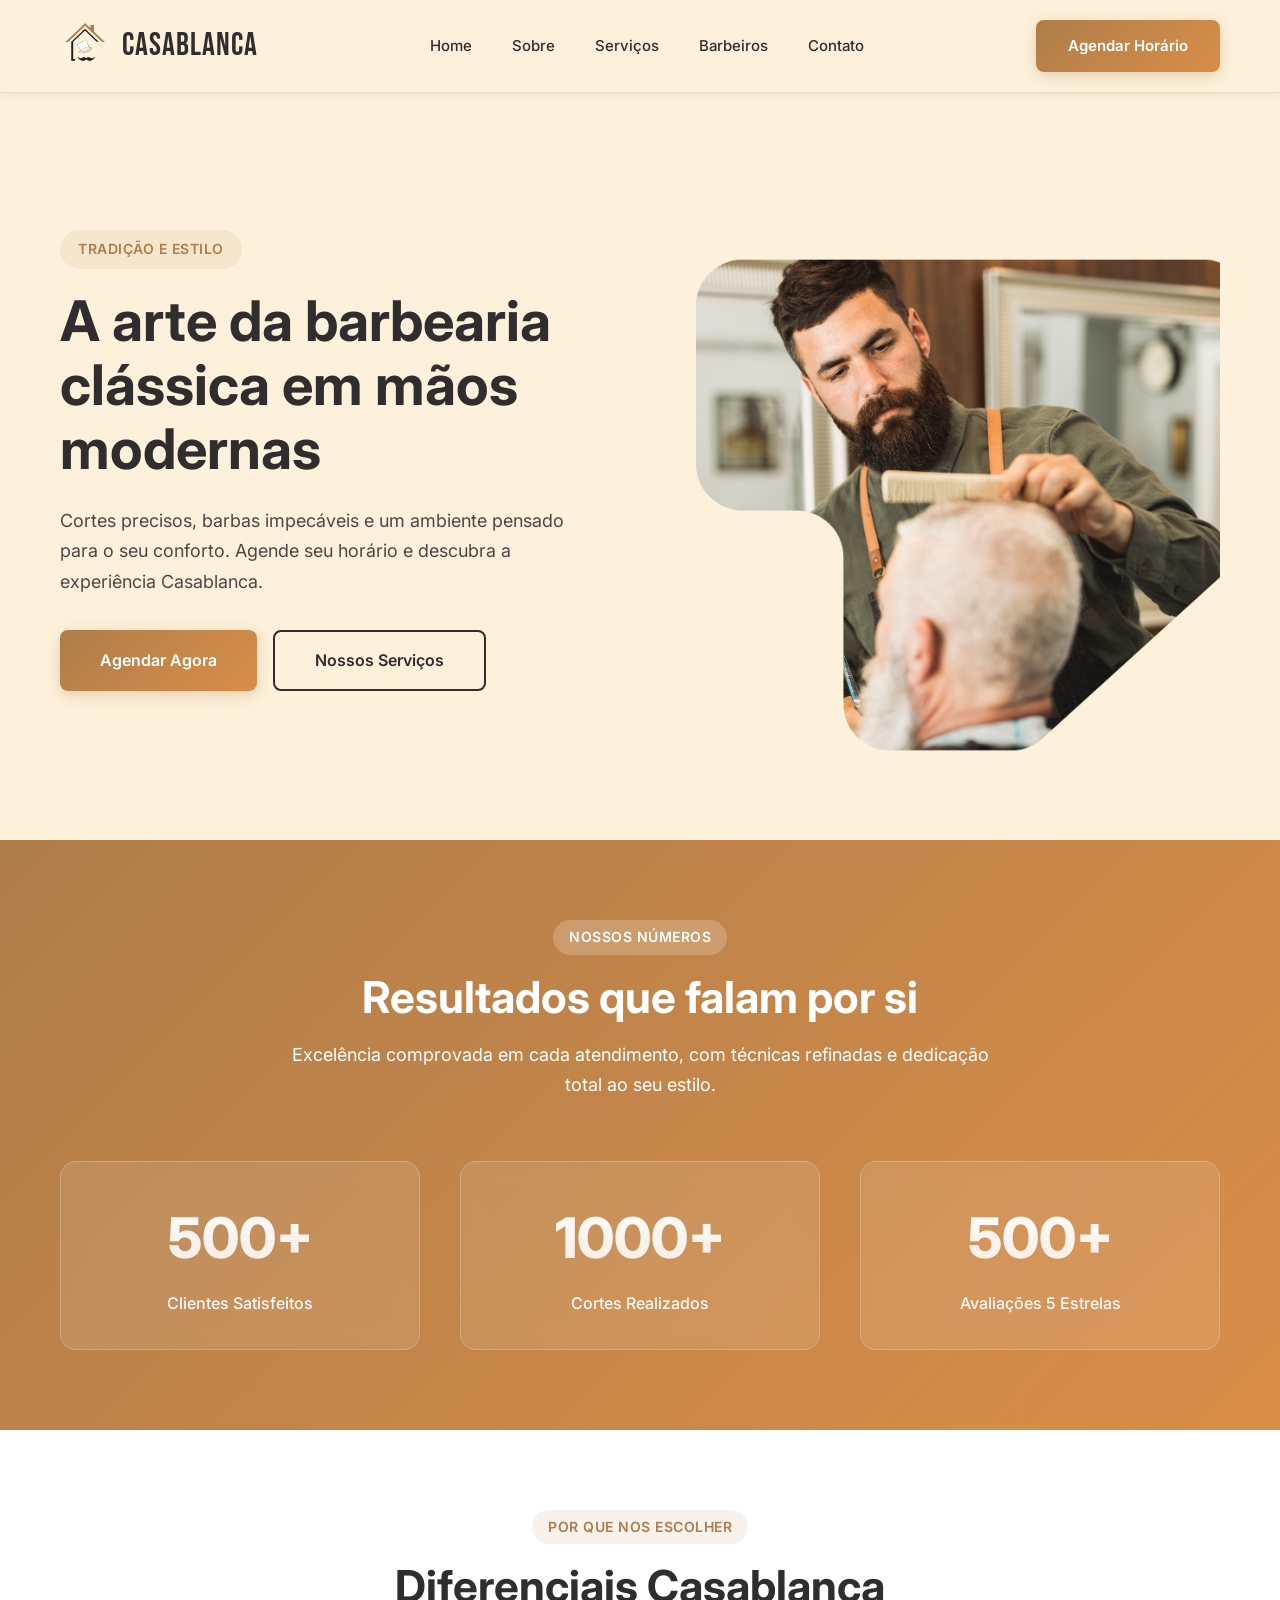
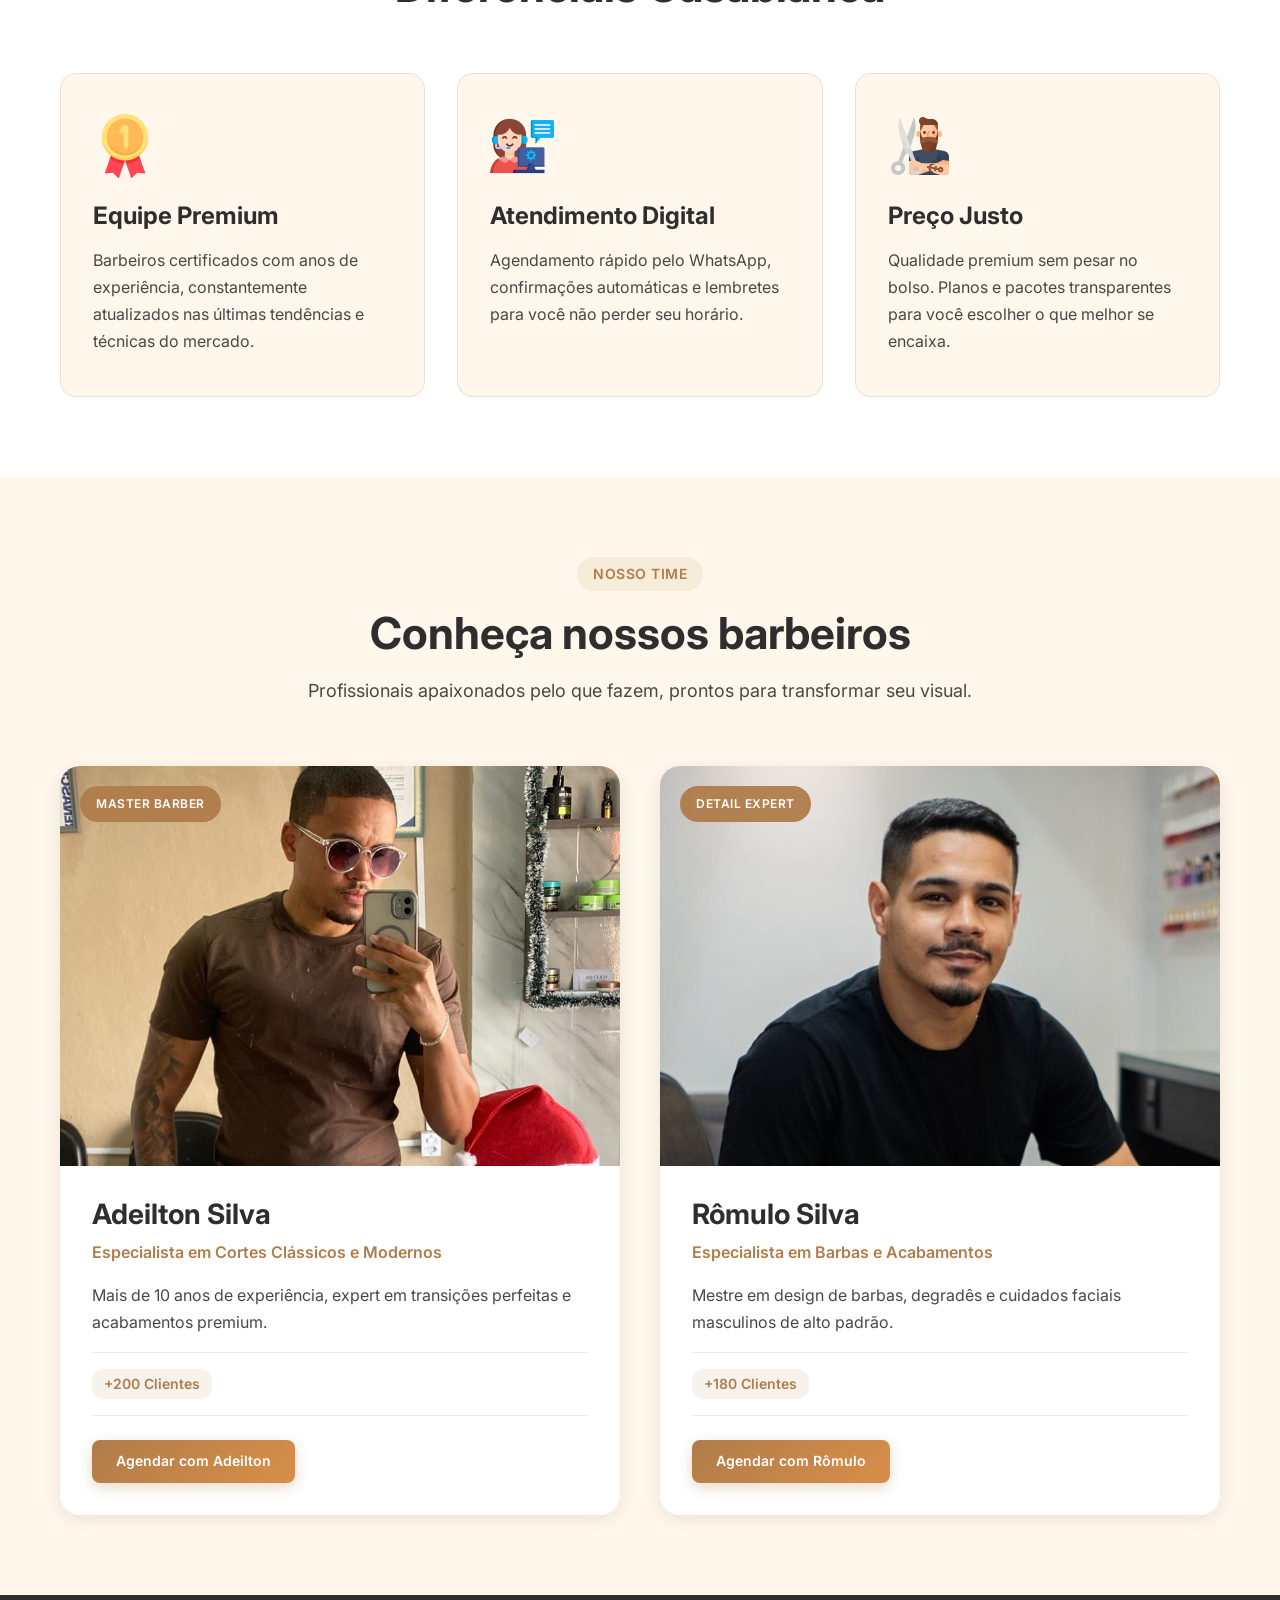
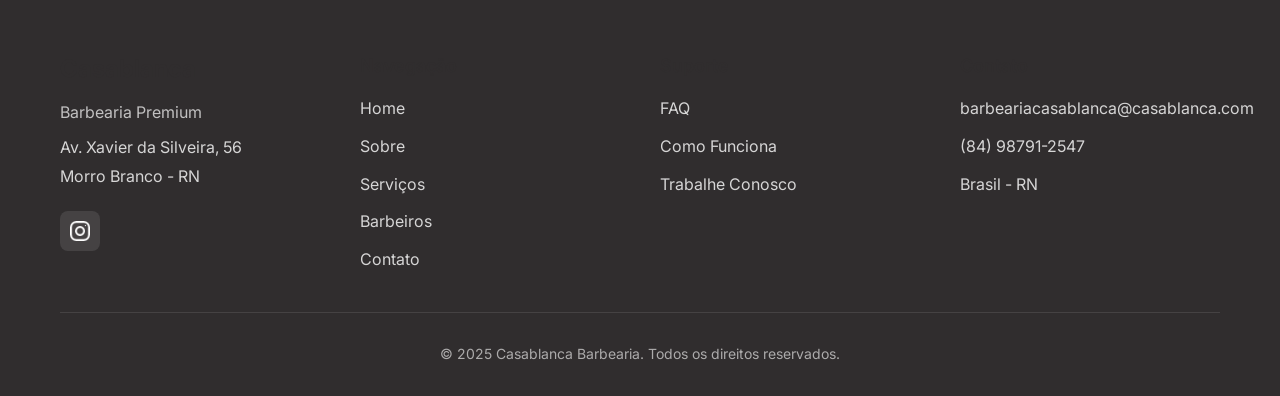
==== commit d8294e76: "Mudanças no agendamento dos clientes" ====
--- a/index.html
+++ b/index.html
@@ -208,7 +208,7 @@
                 <div class="footer__contact">
                     <h4 class="footer__links-title">Contato</h4>
                     <p class="footer__contact-item">barbeariacasablanca@casablanca.com</p>
-                    <p class="footer__contact-item">(88) 99999-9999</p>
+                    <p class="footer__contact-item">(84) 98791-2547</p>
                     <p class="footer__contact-item">Brasil - RN</p>
                 </div>
             </div>
--- a/CSS/style.css
+++ b/CSS/style.css
@@ -745,6 +745,7 @@
         transform: translateX(100%);
         transition: transform var(--transition-base);
         z-index: 999;
+        display: none;
     }
     
     .nav__menu.active {
@@ -756,10 +757,14 @@
     }
     
     .nav__toggle {
+        display: none;
+        z-index: 1001;
+    }
+
+    .nav__actions {
         display: flex;
-        z-index: 1001;
-    }
-    
+    }
+
     .nav__toggle.active span:nth-child(1) {
         transform: rotate(45deg) translate(7px, 7px);
     }
@@ -783,6 +788,11 @@
     
     .hero__image {
         order: -1;
+        margin-left: -32px;
+    }
+    
+    .hero__image-wrapper:hover .hero__img {
+        transform: none;
     }
     
     .hero__text {
@@ -813,10 +823,25 @@
     .footer__content {
         grid-template-columns: 1fr;
         gap: 32px;
+        text-align: center;
+    }
+
+    .footer__social {
+        justify-content: center;
     }
 }
 
 @media (max-width: 480px) {
+    .nav__actions {
+        gap: 8px;
+    }
+
+    .nav__actions .btn {
+        padding: 10px 18px;
+        font-size: 13px;
+        width: auto;
+    }
+
     .btn {
         padding: 12px 24px;
         font-size: 14px;
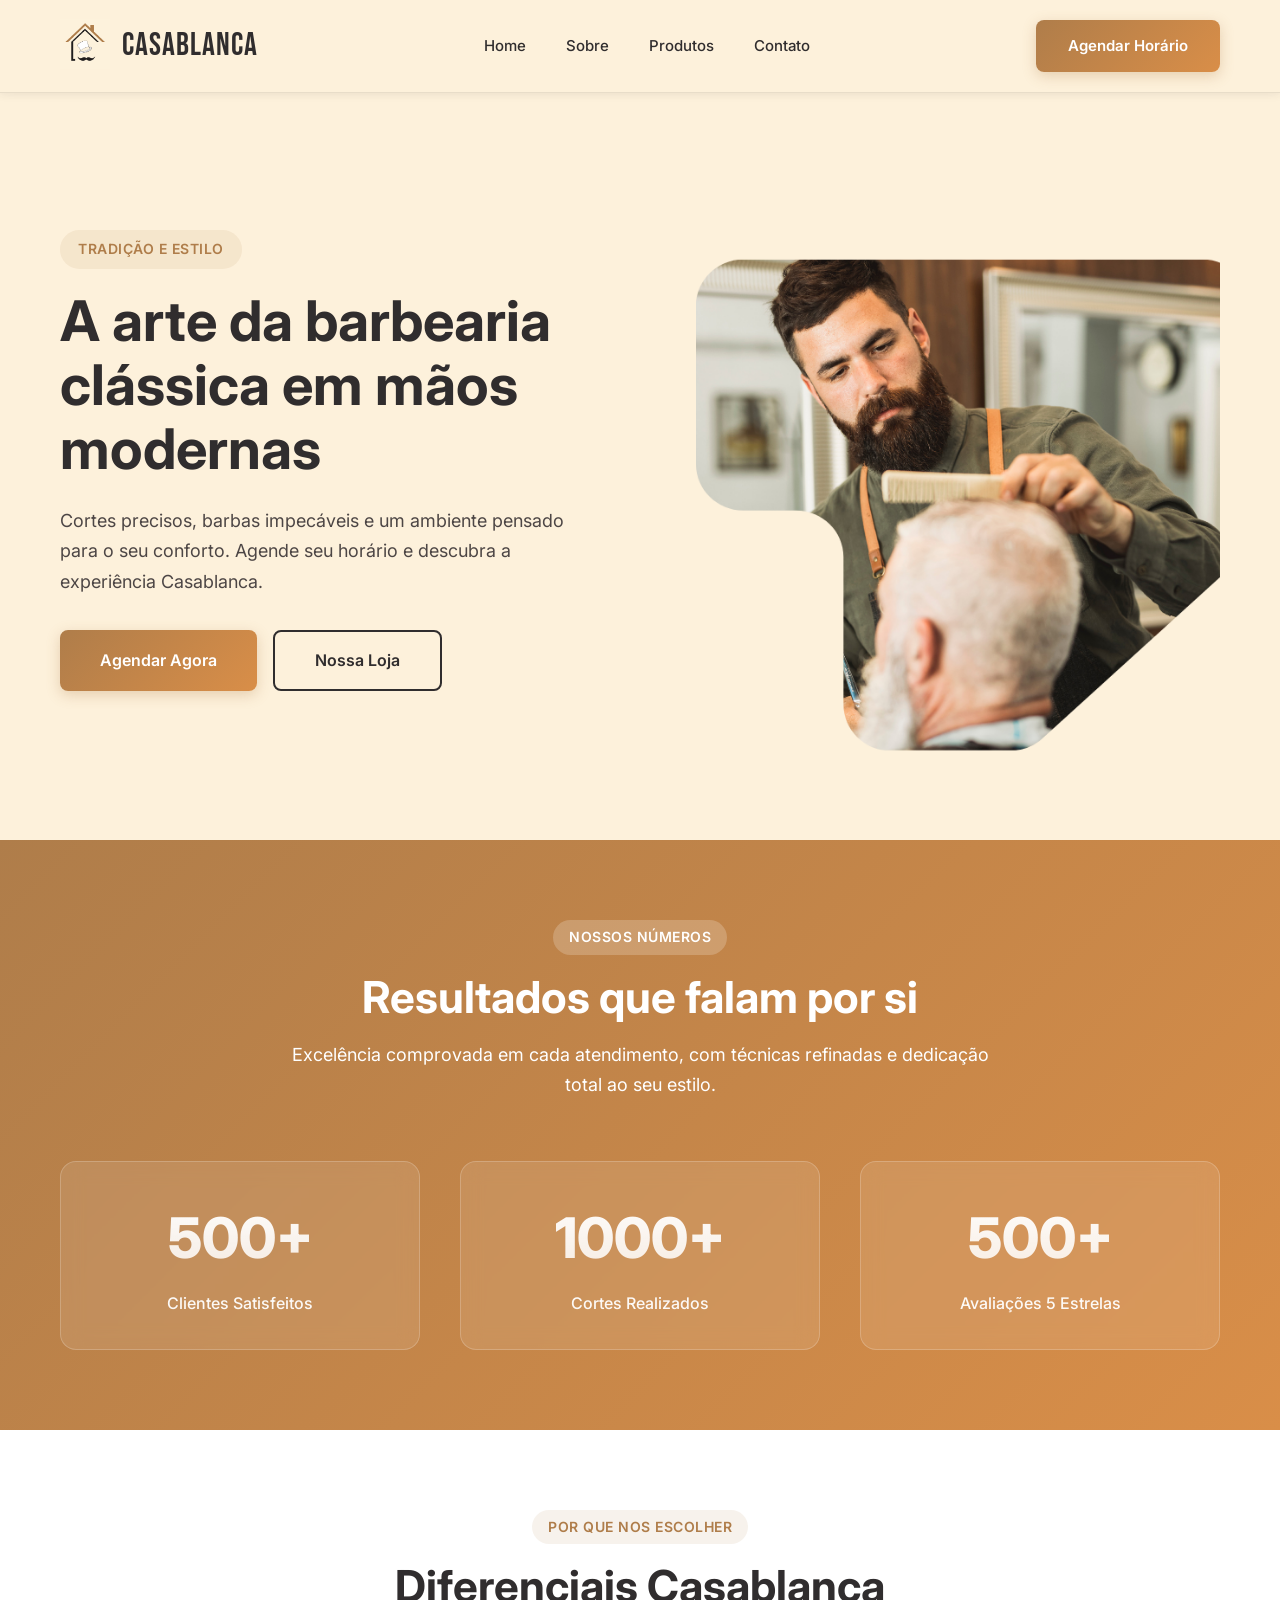
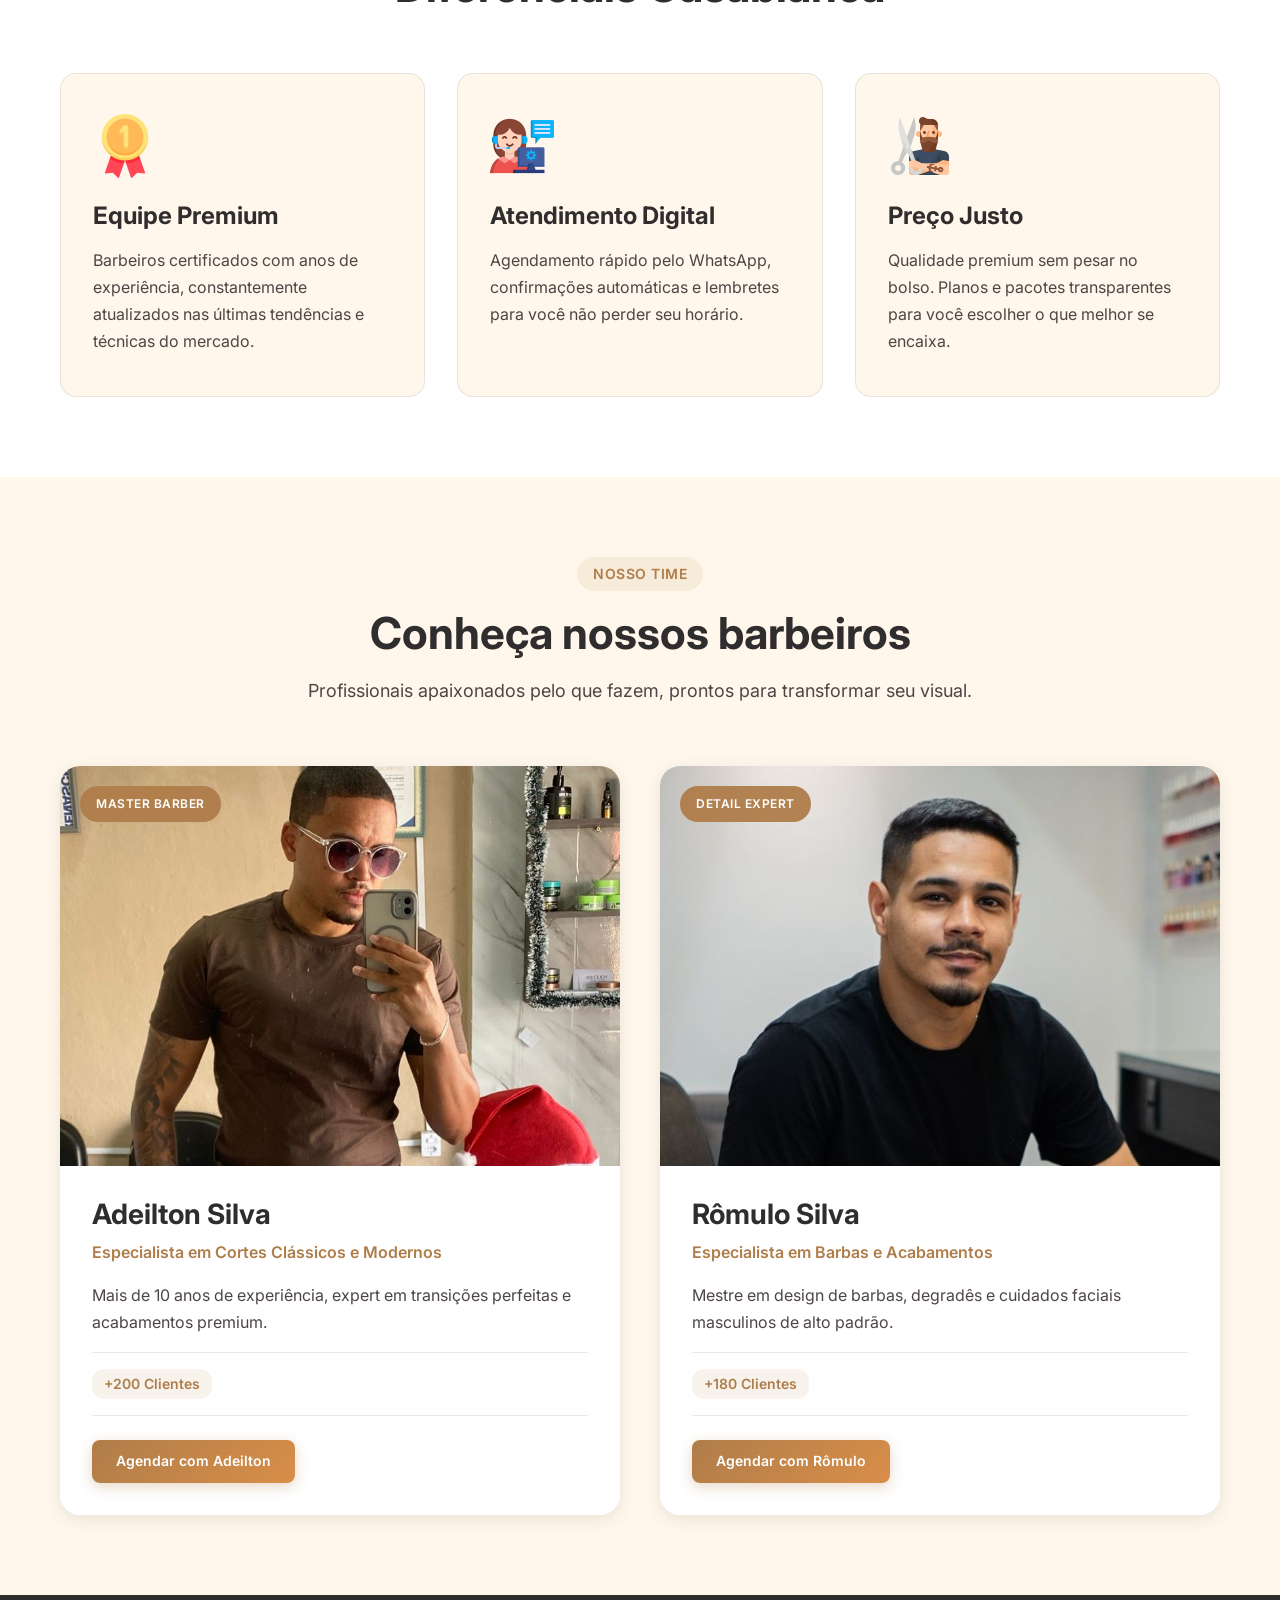
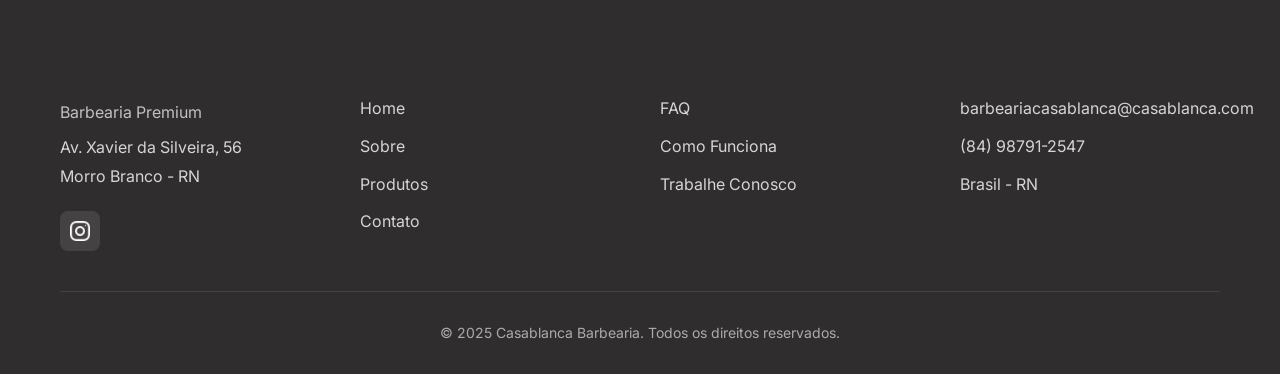
==== commit 569a8257: "Nova página produto e alterações importantes" ====
--- a/index.html
+++ b/index.html
@@ -4,6 +4,7 @@
     <meta charset="UTF-8">
     <meta name="viewport" content="width=device-width, initial-scale=1.0">
     <link rel="stylesheet" href="CSS/style.css">
+    <link rel="icon" type="image/png" href="IMG/logo-casablanca.png">
     <title>Casablanca - Barbearia Premium</title>
 </head>
 <body>
@@ -19,8 +20,7 @@
                 <ul class="nav__menu">
                     <li><a href="#home" class="nav__link">Home</a></li>
                     <li><a href="#sobre" class="nav__link">Sobre</a></li>
-                    <li><a href="#servicos" class="nav__link">Serviços</a></li>
-                    <li><a href="#barbeiros" class="nav__link">Barbeiros</a></li>
+                    <li><a href="produtos.html" class="nav__link">Produtos</a></li>
                     <li><a href="#contato" class="nav__link">Contato</a></li>
                 </ul>
 
@@ -47,7 +47,7 @@
                     
                     <div class="hero__cta">
                         <a href="agendar.html" class="btn btn--primary btn--large">Agendar Agora</a>
-                        <a href="#servicos" class="btn btn--secondary btn--large">Nossos Serviços</a>
+                        <a href="produtos.html" class="btn btn--secondary btn--large">Nossa Loja</a>
                     </div>
 
                     <div class="hero__trust">
@@ -190,8 +190,7 @@
                     <ul class="footer__links-list">
                         <li><a href="#home">Home</a></li>
                         <li><a href="#sobre">Sobre</a></li>
-                        <li><a href="#servicos">Serviços</a></li>
-                        <li><a href="#barbeiros">Barbeiros</a></li>
+                        <li><a href="produtos.html">Produtos</a></li>
                         <li><a href="#contato">Contato</a></li>
                     </ul>
                 </div>
--- a/CSS/style.css
+++ b/CSS/style.css
@@ -1455,4 +1455,173 @@
     .application__form {
         padding: 32px 24px;
     }
-}+}
+
+/* ========================================
+   Products Page Styles
+   ======================================== */
+.products {
+    padding: var(--section-padding) 0;
+    background: var(#FDF1DB);
+}
+
+.products__grid {
+    display: grid;
+    grid-template-columns: repeat(auto-fit, minmax(240px, 1fr));
+    gap: 24px;
+}
+
+.product-card {
+    background: var(--white);
+    border-radius: 12px;
+    padding: 16px;
+    box-shadow: var(--shadow-sm);
+    text-align: center;
+    transition: transform var(--transition-base), box-shadow var(--transition-base);
+}
+
+.product-card:hover {
+    transform: translateY(-6px);
+    box-shadow: var(--shadow-md);
+}
+
+.product-card__image {
+    height: 200px;
+    display: flex;
+    align-items: center;
+    justify-content: center;
+    overflow: hidden;
+    margin-bottom: 12px;
+}
+
+.product-card__image img {
+    height: 100%;
+    width: auto;
+    object-fit: contain;
+}
+
+.product-card__name {
+    font-size: 1.125rem;
+    margin-bottom: 6px;
+}
+
+.product-price {
+    color: var(--primary);
+    font-weight: 700;
+    margin-bottom: 8px;
+    font-size: 1.125rem;
+}
+
+.product-card__description {
+    color: var(--text-secondary);
+    margin-bottom: 12px;
+}
+
+.product-card__actions {
+    display: flex;
+    justify-content: center;
+}
+
+.product-card__actions .btn {
+    display: inline-block;
+}
+
+@media (max-width: 768px) {
+    .product-card__image { height: 160px; }
+    .products__grid { grid-template-columns: repeat(auto-fit, minmax(200px, 1fr)); }
+}
+
+/* Simple carousel styles */
+.simple-carousel {
+    position: relative;
+    display: flex;
+    align-items: center;
+    justify-content: center;
+    height: 200px;
+    overflow: hidden;
+    border-radius: 12px;
+    background: var(--white);
+}
+.simple-carousel__img {
+    max-height: 100%;
+    max-width: 100%;
+    object-fit: contain;
+    display: block;
+    margin: 0 auto;
+}
+.simple-carousel__btn {
+    position: absolute;
+    top: 50%;
+    transform: translateY(-50%);
+    background: var(--white);
+    border: 1px solid rgba(48,45,46,0.06);
+    width: 36px;
+    height: 36px;
+    border-radius: 8px;
+    display: flex;
+    align-items: center;
+    justify-content: center;
+    cursor: pointer;
+    font-size: 20px;
+    color: var(--primary-dark);
+}
+.simple-carousel__btn--prev { left: 8px; }
+.simple-carousel__btn--next { right: 8px; }
+.simple-carousel__btn:hover { background: rgba(175,125,74,0.08); }
+
+@media (max-width: 768px) {
+    .simple-carousel { height: 160px; }
+}
+
+/* Carousel styles for product images */
+.product-carousel {
+    position: relative;
+}
+.carousel-viewport {
+    overflow: hidden;
+    border-radius: 8px;
+    height: 200px;
+    display: block;
+}
+.carousel-track {
+    display: flex;
+    transition: transform 0.35s ease;
+}
+.carousel-slide {
+    min-width: 100%;
+    display: flex;
+    align-items: center;
+    justify-content: center;
+    flex: 0 0 100%;
+}
+.carousel-slide img {
+    height: 100%;
+    width: auto;
+    object-fit: contain;
+    display: block;
+    margin: 0 auto;
+}
+.carousel-prev,
+.carousel-next {
+    position: absolute;
+    top: 50%;
+    transform: translateY(-50%);
+    background: rgba(48,45,46,0.08);
+    border: none;
+    width: 36px;
+    height: 36px;
+    border-radius: 8px;
+    display: flex;
+    align-items: center;
+    justify-content: center;
+    cursor: pointer;
+    font-size: 20px;
+    color: var(--text-primary);
+}
+.carousel-prev { left: 8px; }
+.carousel-next { right: 8px; }
+.carousel-prev:hover, .carousel-next:hover { background: rgba(175,125,74,0.12); }
+
+@media (max-width: 768px) {
+    .carousel-viewport { height: 160px; }
+}
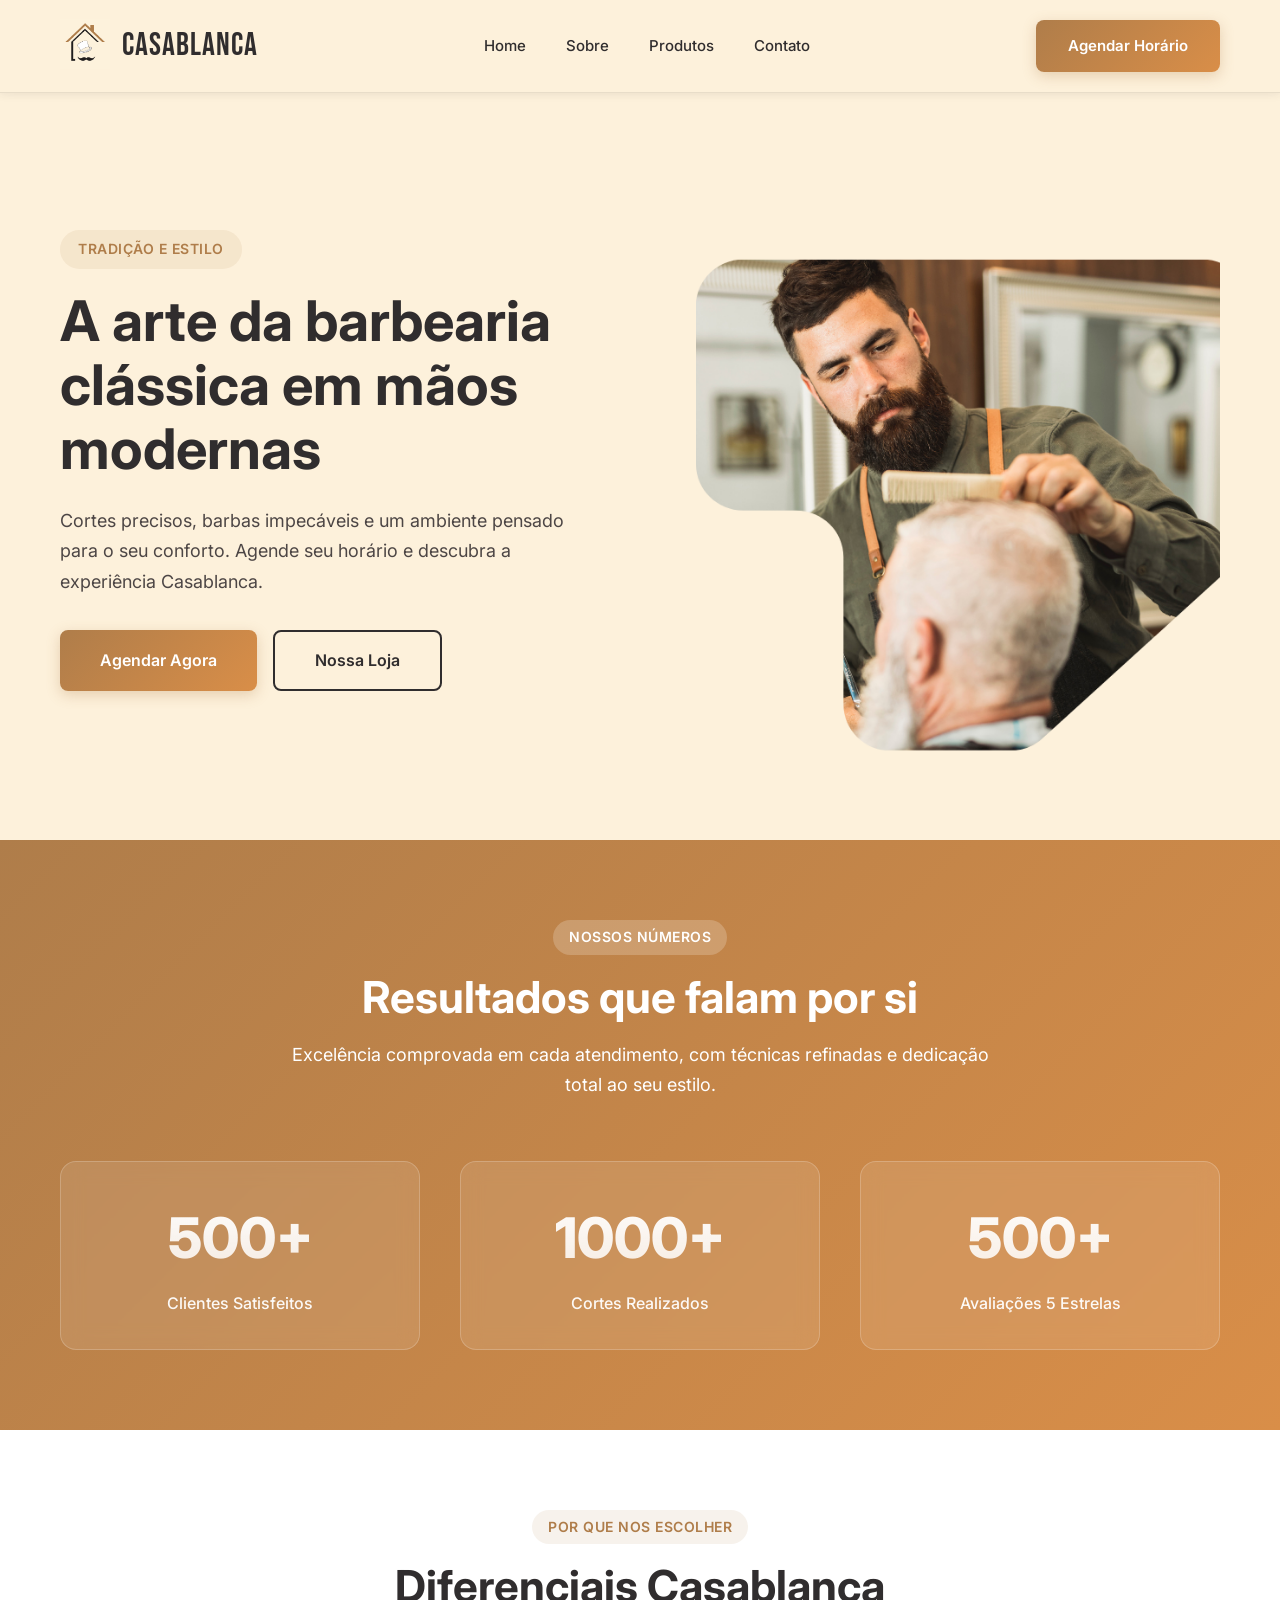
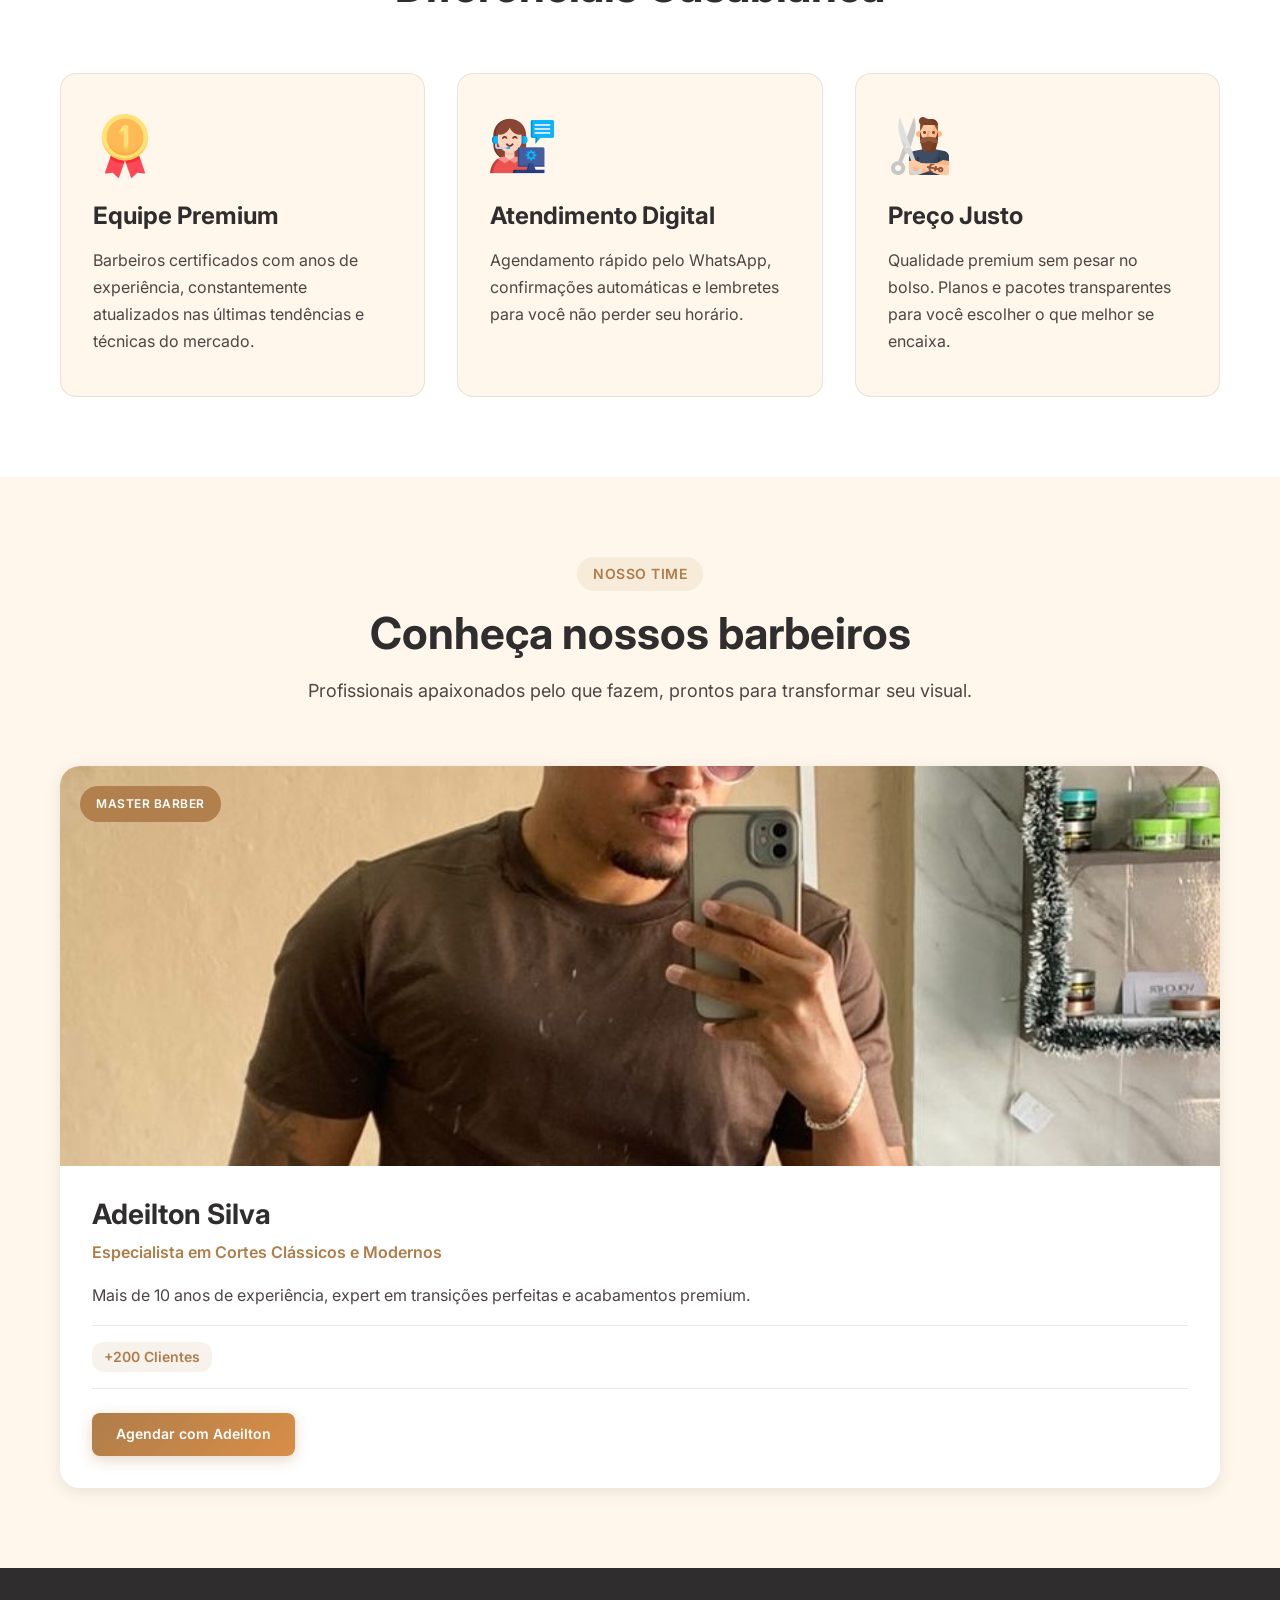
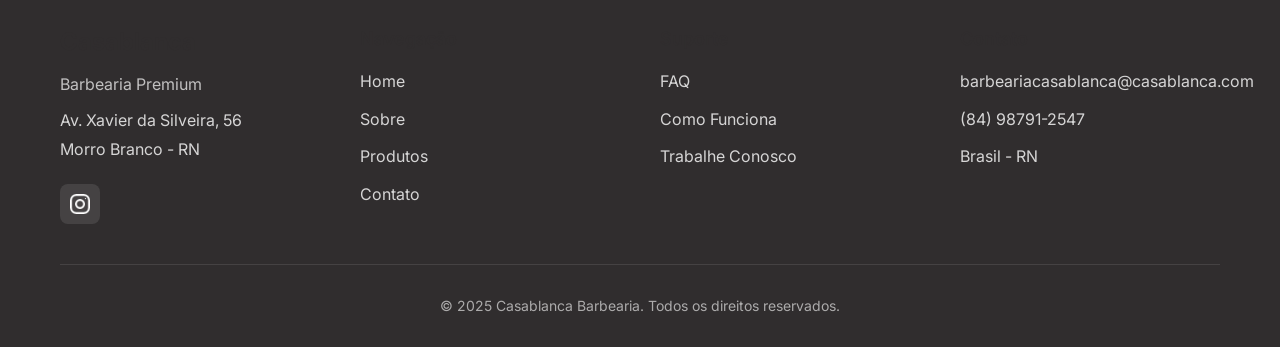
==== commit baf9e202: "Remover barbeiro" ====
--- a/index.html
+++ b/index.html
@@ -150,22 +150,6 @@
                         <a href="https://api.whatsapp.com/send/?phone=5584987912547&text=Ol%C3%A1%2C+quero+agendar+um+hor%C3%A1rio.&type=phone_number&app_absent=0" target="_blank" rel="noopener" class="btn btn--primary btn--small">Agendar com Adeilton</a>
                     </div>
                 </div>
-
-                <div class="barber-card">
-                    <div class="barber-card__image">
-                        <img src="IMG/Barbeiro2.jpg" alt="Rômulo Silva">
-                        <span class="barber-card__badge">Detail Expert</span>
-                    </div>
-                    <div class="barber-card__content">
-                        <h3 class="barber-card__name">Rômulo Silva</h3>
-                        <p class="barber-card__role">Especialista em Barbas e Acabamentos</p>
-                        <p class="barber-card__description">Mestre em design de barbas, degradês e cuidados faciais masculinos de alto padrão.</p>
-                        <div class="barber-card__stats">
-                            <span class="barber-card__stat">+180 Clientes</span>
-                        </div>
-                        <a href="https://api.whatsapp.com/send/?phone=5584981747425&text=Ol%C3%A1%2C+quero+agendar+um+hor%C3%A1rio.&type=phone_number&app_absent=0" target="_blank" rel="noopener" class="btn btn--primary btn--small">Agendar com Rômulo</a>
-                    </div>
-                </div>
             </div>
         </div>
     </section>
